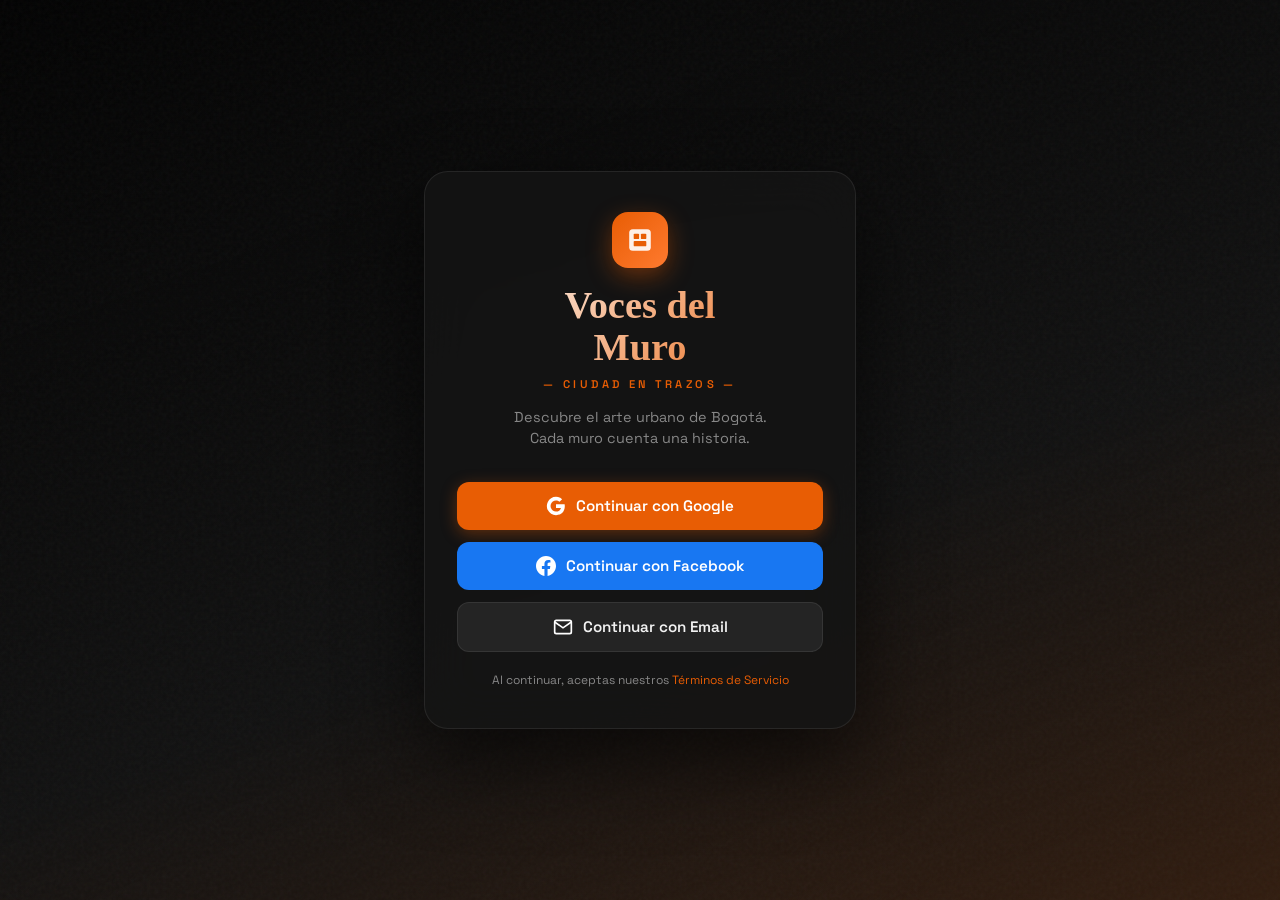
==== index.html @ 42b139e1 "Estructura inicial Voces del Muro" ====
<!DOCTYPE html>
<html lang="es">
<head>
  <meta charset="UTF-8">
  <meta name="viewport" content="width=device-width, initial-scale=1.0">
  <title>Voces del Muro — Ciudad en Trazos</title>
  <link rel="stylesheet" href="style.css">
  <link rel="preconnect" href="https://fonts.googleapis.com">
  <link href="https://fonts.googleapis.com/css2?family=Permanent+Marker&family=Space+Grotesk:wght@300;400;500;600;700&family=Syne:wght@400;700;800&display=swap" rel="stylesheet">
</head>
<body class="login-page">
  <div class="login-bg">
    <div class="graffiti-overlay"></div>
    <div class="noise-overlay"></div>
  </div>

  <div class="login-container">
    <div class="login-card">
      <div class="app-logo">
        <div class="logo-icon">
          <svg viewBox="0 0 40 40" fill="none" xmlns="http://www.w3.org/2000/svg">
            <rect x="8" y="8" width="24" height="24" rx="4" fill="white" opacity="0.9"/>
            <rect x="13" y="13" width="6" height="6" rx="1" fill="#E85D04"/>
            <rect x="21" y="13" width="6" height="6" rx="1" fill="#E85D04"/>
            <rect x="13" y="21" width="14" height="6" rx="1" fill="#E85D04"/>
          </svg>
        </div>
      </div>
      <h1 class="app-title">Voces del<br>Muro</h1>
      <p class="app-tagline">— CIUDAD EN TRAZOS —</p>
      <p class="app-description">Descubre el arte urbano de Bogotá.<br>Cada muro cuenta una historia.</p>

      <div class="login-buttons">
        <a href="onboarding.html" class="btn btn-google">
          <svg width="20" height="20" viewBox="0 0 24 24"><path fill="white" d="M22.56 12.25c0-.78-.07-1.53-.2-2.25H12v4.26h5.92c-.26 1.37-1.04 2.53-2.21 3.31v2.77h3.57c2.08-1.92 3.28-4.74 3.28-8.09z"/><path fill="white" d="M12 23c2.97 0 5.46-.98 7.28-2.66l-3.57-2.77c-.98.66-2.23 1.06-3.71 1.06-2.86 0-5.29-1.93-6.16-4.53H2.18v2.84C3.99 20.53 7.7 23 12 23z"/><path fill="white" d="M5.84 14.09c-.22-.66-.35-1.36-.35-2.09s.13-1.43.35-2.09V7.07H2.18C1.43 8.55 1 10.22 1 12s.43 3.45 1.18 4.93l2.85-2.22.81-.62z"/><path fill="white" d="M12 5.38c1.62 0 3.06.56 4.21 1.64l3.15-3.15C17.45 2.09 14.97 1 12 1 7.7 1 3.99 3.47 2.18 7.07l3.66 2.84c.87-2.6 3.3-4.53 6.16-4.53z"/></svg>
          Continuar con Google
        </a>
        <a href="onboarding.html" class="btn btn-facebook">
          <svg width="20" height="20" viewBox="0 0 24 24" fill="white"><path d="M24 12.073c0-6.627-5.373-12-12-12s-12 5.373-12 12c0 5.99 4.388 10.954 10.125 11.854v-8.385H7.078v-3.47h3.047V9.43c0-3.007 1.792-4.669 4.533-4.669 1.312 0 2.686.235 2.686.235v2.953H15.83c-1.491 0-1.956.925-1.956 1.874v2.25h3.328l-.532 3.47h-2.796v8.385C19.612 23.027 24 18.062 24 12.073z"/></svg>
          Continuar con Facebook
        </a>
        <a href="onboarding.html" class="btn btn-email">
          <svg width="20" height="20" viewBox="0 0 24 24" fill="none" stroke="white" stroke-width="2"><path d="M4 4h16c1.1 0 2 .9 2 2v12c0 1.1-.9 2-2 2H4c-1.1 0-2-.9-2-2V6c0-1.1.9-2 2-2z"/><polyline points="22,6 12,13 2,6"/></svg>
          Continuar con Email
        </a>
      </div>

      <p class="terms-text">Al continuar, aceptas nuestros <a href="#">Términos de Servicio</a></p>
    </div>
  </div>

  <script src="app.js"></script>
</body>
</html>
---- style.css ----
/* ==========================================
   VOCES DEL MURO — Global Styles
   Dark Urban · Graffiti-Editorial Aesthetic
   ========================================== */

:root {
  --bg:        #111111;
  --bg2:       #1A1A1A;
  --bg3:       #242424;
  --surface:   #1E1E1E;
  --border:    rgba(255,255,255,0.08);
  --text:      #F2F2F2;
  --text-dim:  #888;
  --accent:    #E85D04;
  --accent2:   #FF7A2F;
  --green:     #10B981;
  --cyan:      #06B6D4;
  --purple:    #8B5CF6;
  --nav-h:     72px;
  --header-h:  60px;
  --radius:    14px;
  --radius-sm: 8px;
}

*, *::before, *::after { box-sizing: border-box; margin: 0; padding: 0; }

html { font-size: 16px; }

body {
  font-family: 'Space Grotesk', sans-serif;
  background: var(--bg);
  color: var(--text);
  min-height: 100dvh;
  overflow-x: hidden;
  -webkit-font-smoothing: antialiased;
}

a { text-decoration: none; color: inherit; }
button { cursor: pointer; border: none; background: none; font-family: inherit; }
img { display: block; width: 100%; object-fit: cover; }

.marker-font { font-family: 'Permanent Marker', cursive; }
.syne-font   { font-family: 'Syne', sans-serif; }

/* ==========================================
   NOISE + TEXTURE OVERLAY
   ========================================== */
.noise-overlay {
  position: absolute; inset: 0; pointer-events: none; z-index: 2; opacity: 0.04;
  background-image: url("data:image/svg+xml,%3Csvg viewBox='0 0 256 256' xmlns='http://www.w3.org/2000/svg'%3E%3Cfilter id='noise'%3E%3CfeTurbulence type='fractalNoise' baseFrequency='0.9' numOctaves='4' stitchTiles='stitch'/%3E%3C/filter%3E%3Crect width='100%25' height='100%25' filter='url(%23noise)'/%3E%3C/svg%3E");
}

/* ==========================================
   LOGIN PAGE
   ========================================== */
.login-page { display: flex; align-items: center; justify-content: center; min-height: 100dvh; position: relative; }

.login-bg {
  position: fixed; inset: 0; z-index: 0;
  background: url('https://images.unsplash.com/photo-1553361371-9b22f78e8b1d?w=1200&q=80') center/cover no-repeat;
}

.graffiti-overlay {
  position: absolute; inset: 0;
  background: linear-gradient(160deg, rgba(0,0,0,0.85) 0%, rgba(17,17,17,0.92) 60%, rgba(232,93,4,0.15) 100%);
}

.login-container { position: relative; z-index: 10; width: 100%; max-width: 420px; padding: 24px; }

.login-card {
  background: rgba(20,20,20,0.85);
  backdrop-filter: blur(24px);
  border: 1px solid var(--border);
  border-radius: 24px;
  padding: 40px 32px;
  text-align: center;
  box-shadow: 0 32px 80px rgba(0,0,0,0.6);
}

.app-logo { margin-bottom: 16px; display: flex; justify-content: center; }
.logo-icon {
  width: 56px; height: 56px;
  background: linear-gradient(135deg, #E85D04, #FF7A2F);
  border-radius: 16px;
  display: flex; align-items: center; justify-content: center;
  box-shadow: 0 8px 24px rgba(232,93,4,0.4);
}
.logo-icon svg { width: 36px; height: 36px; }

.app-title {
  font-family: 'Permanent Marker', cursive;
  font-size: 2.4rem;
  line-height: 1.1;
  margin-bottom: 8px;
  background: linear-gradient(135deg, #fff 0%, #E85D04 100%);
  -webkit-background-clip: text;
  -webkit-text-fill-color: transparent;
}

.app-tagline {
  font-size: 0.7rem;
  letter-spacing: 0.3em;
  color: var(--accent);
  margin-bottom: 16px;
  font-weight: 600;
}

.app-description { color: var(--text-dim); font-size: 0.9rem; line-height: 1.5; margin-bottom: 32px; }

.login-buttons { display: flex; flex-direction: column; gap: 12px; }

.btn {
  display: flex; align-items: center; justify-content: center; gap: 10px;
  padding: 14px 20px;
  border-radius: 12px;
  font-size: 0.95rem;
  font-weight: 600;
  transition: all 0.2s;
  font-family: 'Space Grotesk', sans-serif;
}
.btn:active { transform: scale(0.97); }

.btn-google  { background: #E85D04; color: white; box-shadow: 0 4px 16px rgba(232,93,4,0.35); }
.btn-google:hover { background: #FF7A2F; }
.btn-facebook { background: #1877F2; color: white; }
.btn-facebook:hover { background: #2d8bf4; }
.btn-email   { background: var(--bg3); color: var(--text); border: 1px solid var(--border); }
.btn-email:hover { background: var(--bg2); }

.terms-text { margin-top: 20px; font-size: 0.75rem; color: var(--text-dim); }
.terms-text a { color: var(--accent); }

/* ==========================================
   ONBOARDING PAGE
   ========================================== */
.onboarding-page { display: flex; align-items: center; justify-content: center; min-height: 100dvh; position: relative; }

.onboarding-container { position: relative; z-index: 10; width: 100%; max-width: 420px; padding: 24px; }

.onboarding-card {
  background: rgba(20,20,20,0.88);
  backdrop-filter: blur(24px);
  border: 1px solid var(--border);
  border-radius: 24px;
  padding: 36px 28px;
  box-shadow: 0 32px 80px rgba(0,0,0,0.6);
}

.onboarding-title {
  font-family: 'Permanent Marker', cursive;
  font-size: 2rem;
  margin-bottom: 8px;
  color: var(--text);
}

.onboarding-subtitle { color: var(--text-dim); font-size: 0.88rem; margin-bottom: 28px; }

.interest-options { display: flex; flex-direction: column; gap: 12px; margin-bottom: 28px; }

.interest-card {
  display: flex; align-items: center; gap: 16px;
  background: var(--bg3);
  border: 1.5px solid var(--border);
  border-radius: var(--radius);
  padding: 18px 16px;
  cursor: pointer;
  transition: all 0.2s;
  position: relative;
}

.interest-card:hover { border-color: rgba(232,93,4,0.4); background: rgba(232,93,4,0.05); }

.interest-card.selected {
  border-color: var(--accent);
  background: rgba(232,93,4,0.08);
}

.interest-card.selected[data-color="#10B981"] { border-color: #10B981; background: rgba(16,185,129,0.08); }
.interest-card.selected[data-color="#06B6D4"] { border-color: #06B6D4; background: rgba(6,182,212,0.08); }

.interest-icon {
  width: 44px; height: 44px;
  background: var(--bg2);
  border-radius: 10px;
  display: flex; align-items: center; justify-content: center;
  color: var(--text-dim);
  flex-shrink: 0;
}

.interest-card.selected .interest-icon { color: var(--accent); background: rgba(232,93,4,0.15); }
.interest-card.selected[data-color="#10B981"] .interest-icon { color: #10B981; background: rgba(16,185,129,0.15); }
.interest-card.selected[data-color="#06B6D4"] .interest-icon { color: #06B6D4; background: rgba(6,182,212,0.15); }

.interest-info h3 { font-size: 1rem; font-weight: 600; margin-bottom: 2px; }
.interest-info p  { font-size: 0.78rem; color: var(--text-dim); }

.interest-check {
  margin-left: auto;
  width: 22px; height: 22px;
  border: 1.5px solid var(--border);
  border-radius: 50%;
  display: flex; align-items: center; justify-content: center;
  color: transparent;
  transition: all 0.2s;
}

.interest-card.selected .interest-check {
  background: var(--accent);
  border-color: var(--accent);
  color: white;
}

.interest-card.selected[data-color="#10B981"] .interest-check { background: #10B981; border-color: #10B981; }
.interest-card.selected[data-color="#06B6D4"] .interest-check { background: #06B6D4; border-color: #06B6D4; }

.btn-comenzar {
  width: 100%;
  display: flex; align-items: center; justify-content: center; gap: 10px;
  background: linear-gradient(135deg, #E85D04, #FF7A2F);
  color: white;
  padding: 16px;
  border-radius: 14px;
  font-size: 1rem;
  font-weight: 700;
  font-family: 'Space Grotesk', sans-serif;
  transition: all 0.2s;
  opacity: 0.5;
  pointer-events: none;
  box-shadow: 0 4px 20px rgba(232,93,4,0.3);
}
.btn-comenzar:hover { transform: translateY(-1px); box-shadow: 0 8px 28px rgba(232,93,4,0.45); }

/* ==========================================
   APP LAYOUT
   ========================================== */
.app-page {
  min-height: 100dvh;
  padding-top: var(--header-h);
  padding-bottom: var(--nav-h);
  background: var(--bg);
  position: relative;
}

.app-header {
  position: fixed; top: 0; left: 0; right: 0;
  height: var(--header-h);
  background: rgba(17,17,17,0.95);
  backdrop-filter: blur(20px);
  border-bottom: 1px solid var(--border);
  display: flex; align-items: center; justify-content: space-between;
  padding: 0 20px;
  z-index: 100;
}

.screen-title { font-size: 1.5rem; color: var(--text); }
.header-actions { display: flex; gap: 8px; }
.icon-btn { width: 36px; height: 36px; background: var(--bg3); border-radius: 8px; display: flex; align-items: center; justify-content: center; color: var(--text-dim); transition: all 0.2s; }
.icon-btn:hover { color: var(--text); }

.zona-segura {
  display: flex; align-items: center; gap: 6px;
  background: rgba(16,185,129,0.15);
  color: var(--green);
  padding: 6px 12px;
  border-radius: 20px;
  font-size: 0.75rem;
  font-weight: 600;
  border: 1px solid rgba(16,185,129,0.25);
}

/* ==========================================
   BOTTOM NAVIGATION
   ========================================== */
.bottom-nav {
  position: fixed; bottom: 0; left: 0; right: 0;
  height: var(--nav-h);
  background: rgba(17,17,17,0.97);
  backdrop-filter: blur(20px);
  border-top: 1px solid var(--border);
  display: flex; align-items: center;
  z-index: 200;
}

.nav-item {
  flex: 1;
  display: flex; flex-direction: column; align-items: center; justify-content: center;
  gap: 4px;
  color: var(--text-dim);
  font-size: 0.68rem;
  font-weight: 500;
  position: relative;
  padding: 8px 0;
  transition: color 0.2s;
}

.nav-item.active { color: var(--accent); }
.nav-item svg { transition: all 0.2s; }
.nav-item.active svg { stroke: var(--accent); }
.nav-dot { position: absolute; bottom: 6px; width: 4px; height: 4px; background: var(--accent); border-radius: 50%; }

.nav-center { flex: 0 0 80px; }
.nav-center-btn {
  width: 52px; height: 52px;
  background: linear-gradient(135deg, #E85D04, #FF7A2F);
  border-radius: 50%;
  display: flex; align-items: center; justify-content: center;
  margin-bottom: 8px;
  box-shadow: 0 4px 16px rgba(232,93,4,0.45);
  transition: all 0.2s;
}
.nav-center-btn:hover { transform: scale(1.05); }

/* ==========================================
   MAPA PAGE
   ========================================== */
.search-bar-container { padding: 12px 16px 0; position: relative; z-index: 50; }

.search-bar {
  display: flex; align-items: center; gap: 10px;
  background: var(--bg3);
  border: 1px solid var(--border);
  border-radius: 12px;
  padding: 12px 16px;
}
.search-bar input { background: none; border: none; outline: none; color: var(--text); font-size: 0.9rem; width: 100%; font-family: inherit; }
.search-bar svg { color: var(--text-dim); flex-shrink: 0; }

.filter-chips {
  display: flex; gap: 8px;
  padding: 10px 16px;
  overflow-x: auto;
  scrollbar-width: none;
  position: relative; z-index: 50;
}

.chip {
  flex-shrink: 0;
  padding: 6px 14px;
  border-radius: 20px;
  font-size: 0.78rem;
  font-weight: 600;
  background: var(--bg3);
  border: 1.5px solid var(--border);
  color: var(--text-dim);
  cursor: pointer;
  transition: all 0.2s;
}

.chip.active {
  background: color-mix(in srgb, var(--chip-color) 15%, transparent);
  border-color: var(--chip-color);
  color: var(--chip-color);
}

#map {
  height: calc(100dvh - var(--header-h) - var(--nav-h) - 160px);
  min-height: 240px;
  position: relative;
  z-index: 10;
}

.leaflet-container { background: #1a1a2e !important; }

.map-pin {
  width: 40px; height: 48px;
  border-radius: 50% 50% 50% 0;
  transform: rotate(-45deg);
  display: flex; align-items: center; justify-content: center;
  box-shadow: 0 4px 12px rgba(0,0,0,0.5);
  border: 2px solid rgba(255,255,255,0.2);
}

.map-pin span {
  transform: rotate(45deg);
  font-size: 18px;
}

.bottom-drawer {
  background: var(--bg2);
  border-top: 1px solid var(--border);
  padding: 12px 16px;
  border-radius: 20px 20px 0 0;
  position: relative;
  z-index: 50;
}

.drawer-handle {
  width: 36px; height: 4px;
  background: var(--border);
  border-radius: 2px;
  margin: 0 auto 12px;
}

.murals-nearby-header {
  display: flex; align-items: center; gap: 8px;
  color: var(--text-dim); font-size: 0.85rem; font-weight: 600;
  margin-bottom: 8px;
  cursor: pointer;
}
.murals-nearby-header svg { color: var(--accent); }
.murals-nearby-header .chevron { margin-left: auto; }
.pts-display { margin-left: auto; color: var(--accent); font-weight: 700; }

.murals-list { display: flex; flex-direction: column; gap: 2px; }

.mural-list-item {
  display: flex; align-items: center; gap: 12px;
  padding: 10px 8px;
  border-radius: 10px;
  transition: background 0.15s;
}
.mural-list-item:hover { background: var(--bg3); }
.mural-list-dot { width: 10px; height: 10px; border-radius: 50%; flex-shrink: 0; }
.mural-list-info { flex: 1; }
.mural-list-info strong { display: block; font-size: 0.88rem; margin-bottom: 2px; }
.mural-list-info span { font-size: 0.74rem; color: var(--text-dim); }
.mural-list-item svg { color: var(--text-dim); }

/* ==========================================
   DETAIL PAGE
   ========================================== */
.detail-page { padding-top: 0; }

.detail-hero {
  position: relative;
  height: 300px;
  overflow: hidden;
}

.detail-hero-overlay {
  position: absolute; inset: 0; z-index: 2;
  background: linear-gradient(to bottom, rgba(0,0,0,0.3) 0%, transparent 40%, rgba(17,17,17,0.9) 100%);
}

.detail-hero-actions {
  position: absolute; top: 0; left: 0; right: 0;
  display: flex; justify-content: space-between; align-items: center;
  padding: 16px;
  z-index: 10;
}

.hero-actions-right { display: flex; gap: 8px; }

.hero-btn {
  width: 40px; height: 40px;
  background: rgba(0,0,0,0.5);
  backdrop-filter: blur(8px);
  border-radius: 50%;
  display: flex; align-items: center; justify-content: center;
  transition: all 0.2s;
}
.hero-btn:hover { background: rgba(0,0,0,0.7); }

.detail-hero-img { position: absolute; inset: 0; }
.detail-hero-img img { width: 100%; height: 100%; object-fit: cover; }

.detail-content { padding: 20px 20px 16px; }

.detail-tags { display: flex; gap: 8px; flex-wrap: wrap; margin-bottom: 12px; }

.tag {
  padding: 4px 12px;
  border-radius: 20px;
  font-size: 0.72rem;
  font-weight: 600;
  border: 1px solid;
}

.detail-title { font-size: 1.8rem; margin-bottom: 16px; line-height: 1.1; }

.artist-row {
  display: flex; align-items: center; gap: 12px;
  margin-bottom: 16px;
}

.artist-avatar {
  width: 40px; height: 40px;
  background: linear-gradient(135deg, #E85D04, #FF7A2F);
  border-radius: 50%;
  display: flex; align-items: center; justify-content: center;
  font-weight: 700; font-size: 1rem;
}

.artist-info strong { display: block; font-size: 0.95rem; }
.artist-info span { display: flex; align-items: center; gap: 4px; font-size: 0.75rem; color: var(--text-dim); flex-wrap: wrap; }

.detail-description { font-size: 0.88rem; line-height: 1.65; color: var(--text-dim); margin-bottom: 20px; }

/* Audio Guide */
.audio-guide-card {
  background: var(--bg3);
  border: 1px solid var(--border);
  border-radius: var(--radius);
  padding: 16px;
  margin-bottom: 20px;
}

.audio-guide-label {
  display: flex; align-items: center; gap: 8px;
  font-size: 0.78rem; font-weight: 700;
  color: var(--accent);
  margin-bottom: 14px;
}

.audio-dot {
  width: 8px; height: 8px;
  background: var(--accent);
  border-radius: 50%;
  animation: pulse 1.5s infinite;
}

@keyframes pulse { 0%,100%{opacity:1;transform:scale(1)} 50%{opacity:0.5;transform:scale(1.2)} }

.audio-track-info { margin-bottom: 10px; }
.audio-track-info strong { display: block; font-size: 0.88rem; }
.audio-track-info span { font-size: 0.75rem; color: var(--text-dim); }

.audio-volume-icon { color: var(--text-dim); margin-bottom: 8px; }

.waveform {
  display: flex; align-items: center; gap: 2px;
  height: 40px; margin-bottom: 12px;
  overflow: hidden;
}

.wave-bar {
  flex: 1;
  min-width: 3px;
  background: rgba(255,255,255,0.2);
  border-radius: 2px;
  transition: background 0.1s;
}

.audio-controls {
  display: flex; align-items: center; justify-content: space-between;
}

.audio-time, .audio-duration { font-size: 0.75rem; color: var(--text-dim); font-family: monospace; }

.audio-btns { display: flex; align-items: center; gap: 12px; }

.audio-btn-sm {
  width: 32px; height: 32px;
  display: flex; align-items: center; justify-content: center;
  color: var(--text-dim);
  transition: color 0.2s;
}
.audio-btn-sm:hover { color: var(--text); }

.audio-play-btn {
  width: 48px; height: 48px;
  background: var(--accent);
  border-radius: 50%;
  display: flex; align-items: center; justify-content: center;
  transition: all 0.2s;
  box-shadow: 0 4px 16px rgba(232,93,4,0.4);
}
.audio-play-btn:hover { transform: scale(1.05); background: var(--accent2); }

/* Detail Actions */
.detail-actions { display: flex; gap: 10px; }
.detail-action-btn {
  flex: 1;
  display: flex; align-items: center; justify-content: center; gap: 8px;
  padding: 13px;
  border-radius: 12px;
  font-size: 0.85rem;
  font-weight: 600;
  background: var(--accent);
  color: white;
  transition: all 0.2s;
}
.detail-action-btn.secondary { background: var(--bg3); color: var(--text); border: 1px solid var(--border); }
.detail-action-btn:hover { opacity: 0.9; transform: translateY(-1px); }

/* ==========================================
   COLOREA PAGE
   ========================================== */
.colorea-subtitle {
  padding: 8px 20px 2px;
  font-size: 0.82rem;
  color: var(--text-dim);
}

.murals-available-header {
  display: flex; align-items: center; gap: 8px;
  padding: 8px 20px 12px;
  font-size: 0.82rem;
  font-weight: 600;
  color: var(--text-dim);
}

.pts-badge {
  background: rgba(232,93,4,0.15);
  color: var(--accent);
  padding: 4px 10px;
  border-radius: 20px;
  font-size: 0.78rem;
  font-weight: 700;
  border: 1px solid rgba(232,93,4,0.25);
}

.pts-display { margin-left: auto; color: var(--accent); font-weight: 700; }

.colorea-grid {
  display: grid;
  grid-template-columns: 1fr 1fr;
  gap: 12px;
  padding: 0 16px 16px;
}

.colorea-card {
  background: var(--bg3);
  border: 1px solid var(--border);
  border-radius: var(--radius);
  overflow: hidden;
  cursor: pointer;
  transition: all 0.2s;
  position: relative;
}
.colorea-card:hover { border-color: var(--accent); transform: translateY(-2px); }

.colorea-card-img { position: relative; height: 130px; overflow: hidden; }
.colorea-card-img img { width: 100%; height: 100%; object-fit: cover; filter: grayscale(40%); }

.colorea-card-overlay {
  position: absolute; inset: 0;
  background: rgba(0,0,0,0.4);
  display: flex; align-items: center; justify-content: center;
}
.colorea-start-icon { font-size: 2rem; }

.diff-badge {
  position: absolute; top: 8px; left: 8px;
  padding: 3px 8px; border-radius: 6px;
  font-size: 0.65rem; font-weight: 700;
}

.pts-badge-card {
  position: absolute; top: 8px; right: 8px;
  padding: 3px 8px; border-radius: 6px;
  background: rgba(232,93,4,0.9);
  color: white;
  font-size: 0.65rem; font-weight: 700;
}

.colorea-card-info { padding: 10px 12px 4px; }
.colorea-card-info strong { display: block; font-size: 0.85rem; margin-bottom: 2px; }
.colorea-card-info span { font-size: 0.72rem; color: var(--text-dim); }

.colorea-progress-row {
  display: flex; align-items: center; gap: 8px;
  padding: 4px 12px 10px;
}

.colorea-mini-bar { flex: 1; height: 3px; background: var(--bg2); border-radius: 2px; }
.colorea-mini-fill { height: 100%; background: var(--accent); border-radius: 2px; transition: width 0.4s; }
.colorea-progress-row span { font-size: 0.7rem; color: var(--text-dim); }

/* Stencil Modal */
.stencil-modal {
  position: fixed; bottom: -100%; left: 0; right: 0;
  background: var(--bg2);
  border-radius: 24px 24px 0 0;
  border-top: 1px solid var(--border);
  z-index: 500;
  padding: 16px 20px;
  transition: bottom 0.4s cubic-bezier(0.16, 1, 0.3, 1);
  max-height: 90dvh;
  overflow-y: auto;
}
.stencil-modal.active { bottom: 0; }

.stencil-backdrop {
  position: fixed; inset: 0;
  background: rgba(0,0,0,0.7);
  z-index: 499;
  display: none;
}
.stencil-backdrop.active { display: block; }

.stencil-header {
  display: flex; align-items: center; justify-content: space-between;
  margin-bottom: 12px;
}
.stencil-header h3 { font-size: 1.2rem; }
.stencil-close, .stencil-reset {
  width: 32px; height: 32px;
  background: var(--bg3); border-radius: 50%;
  display: flex; align-items: center; justify-content: center;
  color: var(--text-dim); font-size: 0.9rem;
}

.stencil-progress-bar {
  display: flex; align-items: center; justify-content: space-between;
  font-size: 0.78rem; color: var(--text-dim);
  margin-bottom: 6px;
}
.stencil-pts-badge {
  background: rgba(232,93,4,0.2);
  color: var(--accent);
  padding: 2px 8px; border-radius: 20px;
  font-size: 0.72rem; font-weight: 700;
}

.progress-track { height: 4px; background: var(--bg3); border-radius: 2px; margin-bottom: 14px; }
.progress-fill { height: 100%; background: var(--accent); border-radius: 2px; transition: width 0.3s; }

.stencil-canvas-wrap {
  position: relative;
  border-radius: 12px;
  overflow: hidden;
  margin-bottom: 14px;
  background: #000;
}

#stencilCanvas {
  position: absolute; inset: 0; z-index: 2;
  width: 100% !important; height: 100% !important;
  cursor: crosshair;
}

.stencil-overlay-img {
  width: 100%; height: 280px;
  background-size: cover; background-position: center;
  opacity: 0.55;
}

.brush-row {
  display: flex; align-items: center; gap: 10px;
  margin-bottom: 12px;
  background: var(--bg3);
  padding: 10px 14px;
  border-radius: 10px;
}
.brush-label {
  display: flex; align-items: center; gap: 6px;
  font-size: 0.8rem; color: var(--text-dim);
  flex: 1;
}
.brush-size-btn {
  width: 28px; height: 28px;
  background: var(--bg2); border-radius: 6px;
  color: var(--text); font-size: 1.1rem;
  display: flex; align-items: center; justify-content: center;
}
.brush-preview {
  border-radius: 50%;
  transition: all 0.2s;
  min-width: 8px; min-height: 8px;
}

.palette-label {
  display: flex; align-items: center; gap: 6px;
  font-size: 0.8rem; color: var(--text-dim);
  margin-bottom: 10px;
}

.color-palette {
  display: flex; flex-wrap: wrap; gap: 10px;
  margin-bottom: 16px;
}

.color-swatch {
  width: 36px; height: 36px;
  border-radius: 50%;
  cursor: pointer;
  transition: all 0.15s;
  border: 2px solid transparent;
}
.color-swatch.active { border-color: white; transform: scale(1.15); box-shadow: 0 0 12px rgba(255,255,255,0.3); }
.color-swatch:hover { transform: scale(1.1); }

/* ==========================================
   PERFIL PAGE
   ========================================== */
.profile-card {
  display: flex; align-items: center; gap: 16px;
  padding: 20px;
  border-bottom: 1px solid var(--border);
}

.profile-avatar {
  width: 64px; height: 64px;
  background: linear-gradient(135deg, #E85D04 0%, #8B5CF6 100%);
  border-radius: 20px;
  display: flex; align-items: center; justify-content: center;
  box-shadow: 0 4px 16px rgba(232,93,4,0.3);
  flex-shrink: 0;
}

.profile-name { font-size: 1.1rem; font-weight: 700; margin-bottom: 4px; }
.profile-location { font-size: 0.78rem; color: var(--text-dim); margin-bottom: 6px; }
.profile-level { display: inline-block; background: rgba(232,93,4,0.15); color: var(--accent); padding: 3px 10px; border-radius: 20px; font-size: 0.72rem; font-weight: 700; }

.stats-row {
  display: flex;
  padding: 16px 20px;
  border-bottom: 1px solid var(--border);
  gap: 4px;
}

.stat-item {
  flex: 1;
  display: flex; flex-direction: column; align-items: center; gap: 4px;
  padding: 12px 8px;
  background: var(--bg3);
  border-radius: 12px;
  margin: 0 4px;
}
.stat-item strong { font-size: 1.2rem; font-weight: 700; }
.stat-item span { font-size: 0.7rem; color: var(--text-dim); }

.profile-tabs {
  display: flex;
  padding: 12px 20px;
  gap: 8px;
  border-bottom: 1px solid var(--border);
}

.profile-tab {
  flex: 1;
  display: flex; align-items: center; justify-content: center; gap: 6px;
  padding: 10px;
  border-radius: 10px;
  font-size: 0.82rem;
  font-weight: 600;
  color: var(--text-dim);
  background: none;
  transition: all 0.2s;
  font-family: inherit;
}
.profile-tab.active {
  background: var(--accent);
  color: white;
}

.profile-content { padding: 16px 20px; }
.profile-content.hidden { display: none; }

.gallery-grid {
  display: grid;
  grid-template-columns: repeat(3, 1fr);
  gap: 6px;
}

.gallery-item { border-radius: 8px; overflow: hidden; aspect-ratio: 1; }
.gallery-item img { width: 100%; height: 100%; object-fit: cover; }

.logros-header {
  display: flex; align-items: center; gap: 8px;
  font-size: 0.88rem; font-weight: 700;
  color: var(--text);
  margin-bottom: 16px;
}

.logros-list { display: flex; flex-direction: column; gap: 14px; }

.logro-item { }
.logro-item.locked { opacity: 0.5; }

.logro-info { display: flex; justify-content: space-between; align-items: baseline; margin-bottom: 4px; }
.logro-info strong { font-size: 0.9rem; }
.logro-info span { font-size: 0.75rem; color: var(--text-dim); }
.logro-counter { font-size: 0.75rem; color: var(--text-dim); text-align: right; margin-bottom: 6px; }

.logro-track { height: 6px; background: var(--bg3); border-radius: 3px; }
.logro-fill { height: 100%; border-radius: 3px; transition: width 0.6s; }

.pts-summary { margin-top: 20px; padding: 16px; background: var(--bg3); border-radius: 12px; }
.pts-total-display { display: flex; align-items: center; gap: 8px; font-weight: 700; font-size: 1rem; }

/* ==========================================
   EXPLORAR PAGE
   ========================================== */
.ar-view {
  position: relative;
  height: calc(60dvh - var(--header-h));
  overflow: hidden;
  background: #000;
}

.ar-bg { width: 100%; height: 100%; object-fit: cover; }
.ar-overlay { position: absolute; inset: 0; background: rgba(0,0,0,0.2); }

.ar-mode-toggle {
  position: absolute; bottom: 80px; left: 50%; transform: translateX(-50%);
  display: flex;
  background: rgba(0,0,0,0.6);
  backdrop-filter: blur(10px);
  border-radius: 24px;
  padding: 4px;
  z-index: 20;
}

.ar-mode-btn {
  display: flex; align-items: center; gap: 6px;
  padding: 8px 18px;
  border-radius: 20px;
  font-size: 0.82rem; font-weight: 600;
  color: rgba(255,255,255,0.6);
  transition: all 0.2s;
  font-family: inherit;
}
.ar-mode-btn.active { background: var(--accent); color: white; }

.ar-controls-left {
  position: absolute; right: 12px; top: 12px;
  display: flex; flex-direction: column; gap: 8px;
  z-index: 20;
}

.ar-ctrl-btn {
  width: 38px; height: 38px;
  background: rgba(0,0,0,0.5);
  backdrop-filter: blur(8px);
  border-radius: 10px;
  display: flex; align-items: center; justify-content: center;
}

.ar-tip {
  position: absolute; top: 12px; left: 12px;
  max-width: 220px;
  background: rgba(20,20,20,0.9);
  backdrop-filter: blur(10px);
  border: 1px solid rgba(16,185,129,0.3);
  border-radius: 12px;
  padding: 12px;
  z-index: 20;
  display: flex; align-items: flex-start; gap: 8px;
}
.ar-tip svg { flex-shrink: 0; margin-top: 2px; }
.ar-tip strong { display: block; font-size: 0.78rem; color: var(--green); margin-bottom: 2px; }
.ar-tip p { font-size: 0.72rem; color: var(--text-dim); line-height: 1.4; }
.ar-tip button { margin-left: auto; color: var(--text-dim); font-size: 0.8rem; flex-shrink: 0; }

.stencil-toolbar {
  position: absolute; bottom: 130px; left: 0; right: 0;
  background: rgba(0,0,0,0.7);
  backdrop-filter: blur(10px);
  padding: 10px 16px;
  display: none;
  z-index: 20;
}
.stencil-toolbar.visible { display: block; }
.stencil-toolbar-label { font-size: 0.72rem; color: rgba(255,255,255,0.5); margin-bottom: 8px; }
.stencil-items { display: flex; gap: 8px; }
.stencil-item {
  width: 44px; height: 44px;
  background: rgba(255,255,255,0.1);
  border-radius: 10px;
  display: flex; align-items: center; justify-content: center;
  font-size: 1.4rem;
  cursor: grab;
  border: 1.5px solid transparent;
  transition: all 0.2s;
}
.stencil-item.selected { border-color: var(--green); background: rgba(16,185,129,0.2); }
.stencil-item:hover { background: rgba(255,255,255,0.2); }

.ar-shutter {
  position: absolute; bottom: 12px; left: 0; right: 0;
  display: flex; align-items: center; justify-content: center; gap: 24px;
  z-index: 20;
}

.ar-gallery-preview {
  width: 44px; height: 44px;
  border-radius: 10px;
  overflow: hidden;
  border: 2px solid rgba(255,255,255,0.4);
}

.shutter-btn {
  width: 64px; height: 64px;
  background: rgba(255,255,255,0.9);
  border-radius: 50%;
  display: flex; align-items: center; justify-content: center;
  box-shadow: 0 0 0 3px rgba(255,255,255,0.3);
  transition: all 0.15s;
}
.shutter-btn:active { transform: scale(0.92); }
.shutter-inner { width: 52px; height: 52px; background: white; border-radius: 50%; border: 2px solid rgba(0,0,0,0.1); }

.ar-close-btn {
  width: 44px; height: 44px;
  background: rgba(0,0,0,0.5);
  border-radius: 50%;
  color: white; font-size: 1rem;
}

.dropped-stencils { position: absolute; inset: 0; pointer-events: none; z-index: 15; }
.dropped-stencil {
  position: absolute;
  font-size: 2rem;
  cursor: pointer;
  pointer-events: all;
  animation: stencilDrop 0.3s ease;
  user-select: none;
}
@keyframes stencilDrop { from{transform:scale(0) rotate(-20deg);opacity:0} to{transform:scale(1) rotate(0);opacity:1} }

.grid-overlay { position: absolute; inset: 0; z-index: 12; pointer-events: none; }
.grid-overlay.hidden { display: none; }
.grid-line { position: absolute; background: rgba(255,255,255,0.25); }
.grid-line.vert { width: 1px; top: 0; bottom: 0; }
.grid-line.horiz { height: 1px; left: 0; right: 0; }

.explorar-section { padding: 16px 16px 4px; }
.explorar-section-title { font-size: 1rem; font-weight: 700; margin-bottom: 12px; }

.explorar-scroll {
  display: flex; gap: 12px;
  overflow-x: auto;
  scrollbar-width: none;
  padding-bottom: 4px;
}

.explorar-card {
  flex-shrink: 0;
  width: 160px;
  background: var(--bg3);
  border: 1px solid var(--border);
  border-radius: var(--radius);
  overflow: hidden;
  transition: all 0.2s;
}
.explorar-card:hover { border-color: var(--accent); }
.explorar-card img { height: 110px; width: 100%; object-fit: cover; }
.explorar-card-info { padding: 8px 10px; }
.explorar-card-info strong { display: block; font-size: 0.8rem; margin-bottom: 2px; }
.explorar-card-info span { font-size: 0.7rem; color: var(--text-dim); }

/* ==========================================
   SCROLLBAR
   ========================================== */
::-webkit-scrollbar { width: 4px; height: 4px; }
::-webkit-scrollbar-track { background: transparent; }
::-webkit-scrollbar-thumb { background: var(--border); border-radius: 2px; }

/* ==========================================
   ANIMATIONS
   ========================================== */
@keyframes slideUp {
  from { transform: translateY(20px); opacity: 0; }
  to { transform: translateY(0); opacity: 1; }
}

.login-card { animation: slideUp 0.5s ease; }
.onboarding-card { animation: slideUp 0.5s ease; }

/* ==========================================
   RESPONSIVE
   ========================================== */
@media (max-width: 360px) {
  .login-card { padding: 32px 20px; }
  .app-title { font-size: 2rem; }
  .colorea-grid { grid-template-columns: 1fr; }
}

@media (min-width: 600px) {
  .login-container, .onboarding-container { max-width: 480px; }
  .app-header { max-width: 600px; margin: 0 auto; left: 0; right: 0; }
  .bottom-nav { max-width: 600px; margin: 0 auto; left: 0; right: 0; }
}
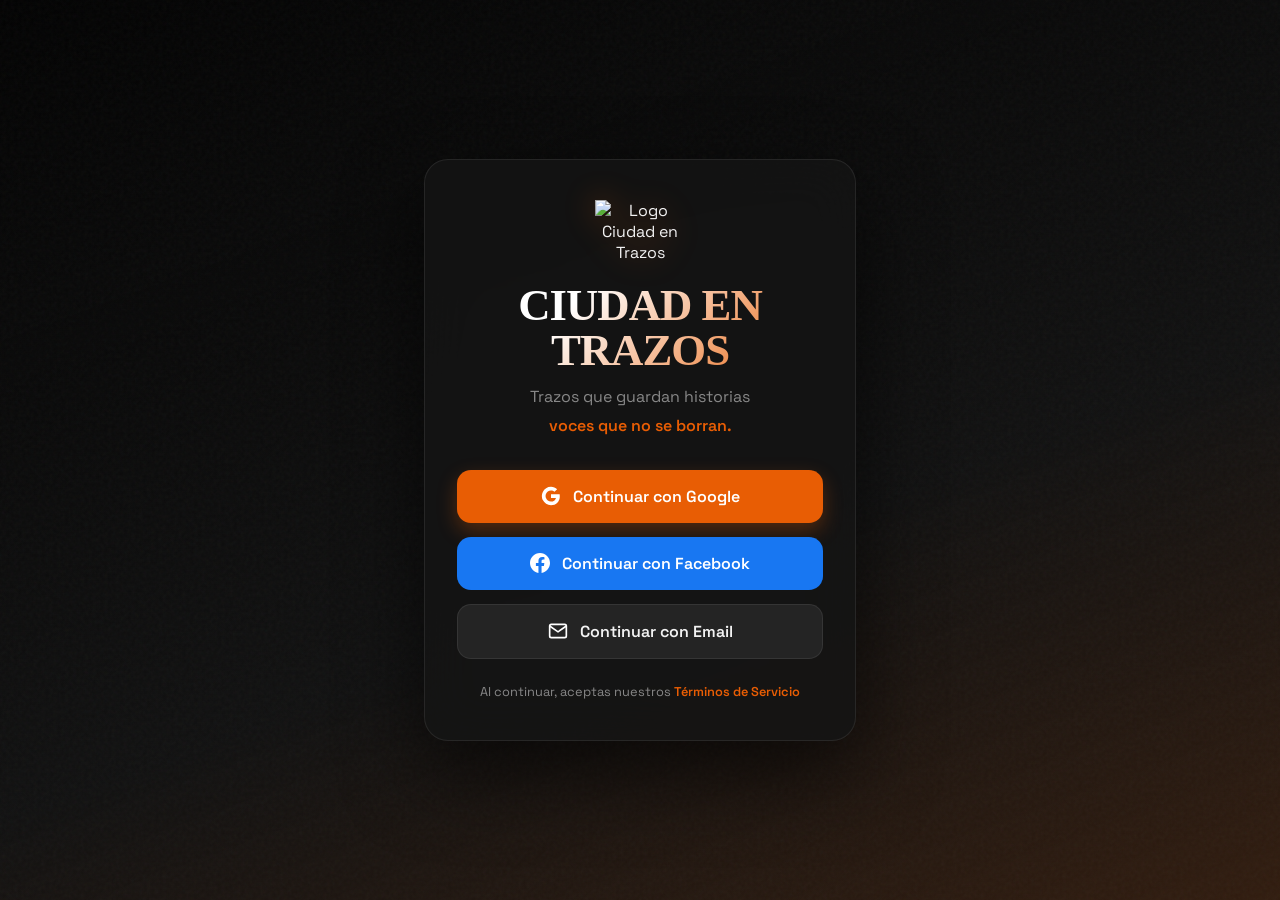
==== commit 83cc7c03: "Actualización del index.html con logo y estructura final" ====
--- a/index.html
+++ b/index.html
@@ -3,7 +3,7 @@
 <head>
   <meta charset="UTF-8">
   <meta name="viewport" content="width=device-width, initial-scale=1.0">
-  <title>Voces del Muro — Ciudad en Trazos</title>
+  <title>Ciudad en Trazos — Arte Urbano</title>
   <link rel="stylesheet" href="style.css">
   <link rel="preconnect" href="https://fonts.googleapis.com">
   <link href="https://fonts.googleapis.com/css2?family=Permanent+Marker&family=Space+Grotesk:wght@300;400;500;600;700&family=Syne:wght@400;700;800&display=swap" rel="stylesheet">
@@ -16,29 +16,29 @@
 
   <div class="login-container">
     <div class="login-card">
+      
       <div class="app-logo">
-        <div class="logo-icon">
-          <svg viewBox="0 0 40 40" fill="none" xmlns="http://www.w3.org/2000/svg">
-            <rect x="8" y="8" width="24" height="24" rx="4" fill="white" opacity="0.9"/>
-            <rect x="13" y="13" width="6" height="6" rx="1" fill="#E85D04"/>
-            <rect x="21" y="13" width="6" height="6" rx="1" fill="#E85D04"/>
-            <rect x="13" y="21" width="14" height="6" rx="1" fill="#E85D04"/>
-          </svg>
-        </div>
+        <img src="D:\Diseño\Voces-Dise-o\logo.png" alt="Logo Ciudad en Trazos" class="main-logo">
       </div>
-      <h1 class="app-title">Voces del<br>Muro</h1>
-      <p class="app-tagline">— CIUDAD EN TRAZOS —</p>
-      <p class="app-description">Descubre el arte urbano de Bogotá.<br>Cada muro cuenta una historia.</p>
+
+      <h1 class="app-title">Ciudad en<br>Trazos</h1>
+      
+      <p class="app-description">
+        Trazos que guardan historias<br>
+        <strong>voces que no se borran.</strong>
+      </p>
 
       <div class="login-buttons">
         <a href="onboarding.html" class="btn btn-google">
           <svg width="20" height="20" viewBox="0 0 24 24"><path fill="white" d="M22.56 12.25c0-.78-.07-1.53-.2-2.25H12v4.26h5.92c-.26 1.37-1.04 2.53-2.21 3.31v2.77h3.57c2.08-1.92 3.28-4.74 3.28-8.09z"/><path fill="white" d="M12 23c2.97 0 5.46-.98 7.28-2.66l-3.57-2.77c-.98.66-2.23 1.06-3.71 1.06-2.86 0-5.29-1.93-6.16-4.53H2.18v2.84C3.99 20.53 7.7 23 12 23z"/><path fill="white" d="M5.84 14.09c-.22-.66-.35-1.36-.35-2.09s.13-1.43.35-2.09V7.07H2.18C1.43 8.55 1 10.22 1 12s.43 3.45 1.18 4.93l2.85-2.22.81-.62z"/><path fill="white" d="M12 5.38c1.62 0 3.06.56 4.21 1.64l3.15-3.15C17.45 2.09 14.97 1 12 1 7.7 1 3.99 3.47 2.18 7.07l3.66 2.84c.87-2.6 3.3-4.53 6.16-4.53z"/></svg>
           Continuar con Google
         </a>
+        
         <a href="onboarding.html" class="btn btn-facebook">
           <svg width="20" height="20" viewBox="0 0 24 24" fill="white"><path d="M24 12.073c0-6.627-5.373-12-12-12s-12 5.373-12 12c0 5.99 4.388 10.954 10.125 11.854v-8.385H7.078v-3.47h3.047V9.43c0-3.007 1.792-4.669 4.533-4.669 1.312 0 2.686.235 2.686.235v2.953H15.83c-1.491 0-1.956.925-1.956 1.874v2.25h3.328l-.532 3.47h-2.796v8.385C19.612 23.027 24 18.062 24 12.073z"/></svg>
           Continuar con Facebook
         </a>
+        
         <a href="onboarding.html" class="btn btn-email">
           <svg width="20" height="20" viewBox="0 0 24 24" fill="none" stroke="white" stroke-width="2"><path d="M4 4h16c1.1 0 2 .9 2 2v12c0 1.1-.9 2-2 2H4c-1.1 0-2-.9-2-2V6c0-1.1.9-2 2-2z"/><polyline points="22,6 12,13 2,6"/></svg>
           Continuar con Email
@@ -51,4 +51,4 @@
 
   <script src="app.js"></script>
 </body>
-</html>
+</html>
--- a/style.css
+++ b/style.css
@@ -53,7 +53,13 @@
 /* ==========================================
    LOGIN PAGE
    ========================================== */
-.login-page { display: flex; align-items: center; justify-content: center; min-height: 100dvh; position: relative; }
+.login-page { 
+  display: flex; 
+  align-items: center; 
+  justify-content: center; 
+  min-height: 100dvh; 
+  position: relative; 
+}
 
 .login-bg {
   position: fixed; inset: 0; z-index: 0;
@@ -75,60 +81,74 @@
   padding: 40px 32px;
   text-align: center;
   box-shadow: 0 32px 80px rgba(0,0,0,0.6);
-}
-
-.app-logo { margin-bottom: 16px; display: flex; justify-content: center; }
-.logo-icon {
-  width: 56px; height: 56px;
-  background: linear-gradient(135deg, #E85D04, #FF7A2F);
-  border-radius: 16px;
-  display: flex; align-items: center; justify-content: center;
-  box-shadow: 0 8px 24px rgba(232,93,4,0.4);
-}
-.logo-icon svg { width: 36px; height: 36px; }
-
+  animation: slideUp 0.5s ease;
+}
+
+/* NUEVO ESTILO PARA TU LOGO */
+.app-logo { 
+  margin-bottom: 20px; 
+  display: flex; 
+  justify-content: center; 
+}
+
+.main-logo {
+  width: 90px; /* Ajusta el tamaño de tu imagen aquí */
+  height: auto;
+  filter: drop-shadow(0 0 15px rgba(232, 93, 4, 0.4)); /* Brillo sutil naranja */
+}
+
+/* TÍTULO PRINCIPAL */
 .app-title {
   font-family: 'Permanent Marker', cursive;
-  font-size: 2.4rem;
-  line-height: 1.1;
-  margin-bottom: 8px;
-  background: linear-gradient(135deg, #fff 0%, #E85D04 100%);
+  font-size: 2.8rem; /* Un poco más grande para que impacte */
+  line-height: 1;
+  margin-bottom: 12px;
+  background: linear-gradient(135deg, #fff 30%, var(--accent) 100%);
   -webkit-background-clip: text;
   -webkit-text-fill-color: transparent;
-}
-
-.app-tagline {
-  font-size: 0.7rem;
-  letter-spacing: 0.3em;
-  color: var(--accent);
-  margin-bottom: 16px;
+  text-transform: uppercase;
+  letter-spacing: -1px;
+}
+
+/* DESCRIPCIÓN Y SLOGAN */
+.app-description { 
+  color: var(--text-dim); 
+  font-size: 1rem; 
+  line-height: 1.5; 
+  margin-bottom: 32px; 
+}
+
+.app-description strong {
+  color: var(--accent); /* Resalta "alma social" en naranja */
   font-weight: 600;
-}
-
-.app-description { color: var(--text-dim); font-size: 0.9rem; line-height: 1.5; margin-bottom: 32px; }
-
-.login-buttons { display: flex; flex-direction: column; gap: 12px; }
+  display: block;
+  margin-top: 5px;
+}
+
+/* BOTONES DE LOGIN */
+.login-buttons { display: flex; flex-direction: column; gap: 14px; }
 
 .btn {
-  display: flex; align-items: center; justify-content: center; gap: 10px;
-  padding: 14px 20px;
-  border-radius: 12px;
-  font-size: 0.95rem;
+  display: flex; align-items: center; justify-content: center; gap: 12px;
+  padding: 16px 20px;
+  border-radius: 14px;
+  font-size: 1rem;
   font-weight: 600;
-  transition: all 0.2s;
+  transition: all 0.2s cubic-bezier(0.4, 0, 0.2, 1);
   font-family: 'Space Grotesk', sans-serif;
 }
-.btn:active { transform: scale(0.97); }
-
-.btn-google  { background: #E85D04; color: white; box-shadow: 0 4px 16px rgba(232,93,4,0.35); }
-.btn-google:hover { background: #FF7A2F; }
+
+.btn:hover { transform: translateY(-2px); }
+.btn:active { transform: scale(0.98); }
+
+.btn-google  { background: var(--accent); color: white; box-shadow: 0 8px 20px rgba(232,93,4,0.3); }
+.btn-google:hover { background: var(--accent2); box-shadow: 0 10px 25px rgba(232,93,4,0.4); }
+
 .btn-facebook { background: #1877F2; color: white; }
-.btn-facebook:hover { background: #2d8bf4; }
-.btn-email   { background: var(--bg3); color: var(--text); border: 1px solid var(--border); }
-.btn-email:hover { background: var(--bg2); }
-
-.terms-text { margin-top: 20px; font-size: 0.75rem; color: var(--text-dim); }
-.terms-text a { color: var(--accent); }
+.btn-email    { background: var(--bg3); color: var(--text); border: 1px solid var(--border); }
+
+.terms-text { margin-top: 24px; font-size: 0.8rem; color: var(--text-dim); }
+.terms-text a { color: var(--accent); font-weight: 600; }
 
 /* ==========================================
    ONBOARDING PAGE
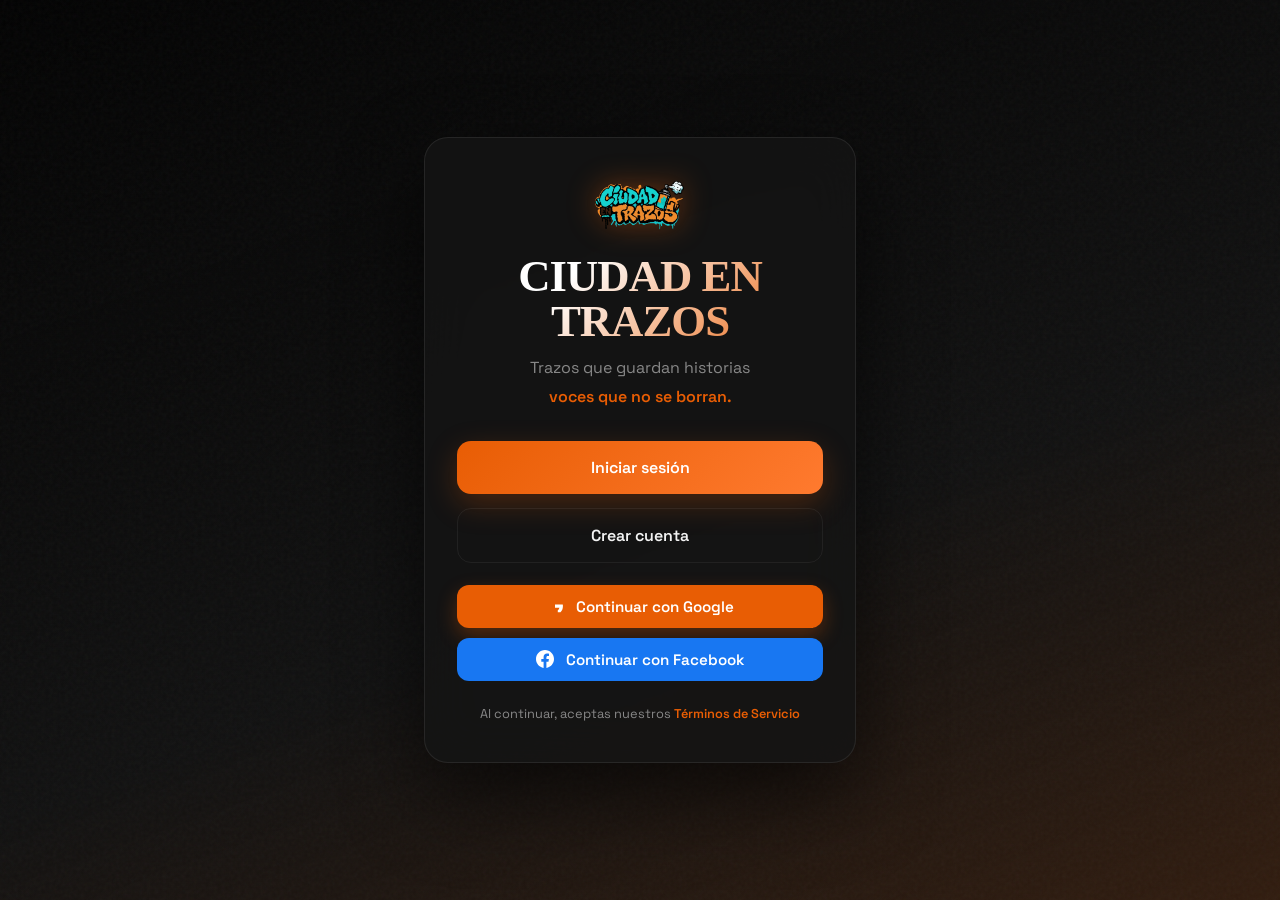
==== commit 9c66d5b8: "agregar login y registrarse" ====
--- a/index.html
+++ b/index.html
@@ -18,7 +18,7 @@
     <div class="login-card">
       
       <div class="app-logo">
-        <img src="D:\Diseño\Voces-Dise-o\logo.png" alt="Logo Ciudad en Trazos" class="main-logo">
+        <img src="logo.png" alt="Logo Ciudad en Trazos" class="main-logo">
       </div>
 
       <h1 class="app-title">Ciudad en<br>Trazos</h1>
@@ -29,20 +29,20 @@
       </p>
 
       <div class="login-buttons">
-        <a href="onboarding.html" class="btn btn-google">
-          <svg width="20" height="20" viewBox="0 0 24 24"><path fill="white" d="M22.56 12.25c0-.78-.07-1.53-.2-2.25H12v4.26h5.92c-.26 1.37-1.04 2.53-2.21 3.31v2.77h3.57c2.08-1.92 3.28-4.74 3.28-8.09z"/><path fill="white" d="M12 23c2.97 0 5.46-.98 7.28-2.66l-3.57-2.77c-.98.66-2.23 1.06-3.71 1.06-2.86 0-5.29-1.93-6.16-4.53H2.18v2.84C3.99 20.53 7.7 23 12 23z"/><path fill="white" d="M5.84 14.09c-.22-.66-.35-1.36-.35-2.09s.13-1.43.35-2.09V7.07H2.18C1.43 8.55 1 10.22 1 12s.43 3.45 1.18 4.93l2.85-2.22.81-.62z"/><path fill="white" d="M12 5.38c1.62 0 3.06.56 4.21 1.64l3.15-3.15C17.45 2.09 14.97 1 12 1 7.7 1 3.99 3.47 2.18 7.07l3.66 2.84c.87-2.6 3.3-4.53 6.16-4.53z"/></svg>
-          Continuar con Google
-        </a>
-        
-        <a href="onboarding.html" class="btn btn-facebook">
-          <svg width="20" height="20" viewBox="0 0 24 24" fill="white"><path d="M24 12.073c0-6.627-5.373-12-12-12s-12 5.373-12 12c0 5.99 4.388 10.954 10.125 11.854v-8.385H7.078v-3.47h3.047V9.43c0-3.007 1.792-4.669 4.533-4.669 1.312 0 2.686.235 2.686.235v2.953H15.83c-1.491 0-1.956.925-1.956 1.874v2.25h3.328l-.532 3.47h-2.796v8.385C19.612 23.027 24 18.062 24 12.073z"/></svg>
-          Continuar con Facebook
-        </a>
-        
-        <a href="onboarding.html" class="btn btn-email">
-          <svg width="20" height="20" viewBox="0 0 24 24" fill="none" stroke="white" stroke-width="2"><path d="M4 4h16c1.1 0 2 .9 2 2v12c0 1.1-.9 2-2 2H4c-1.1 0-2-.9-2-2V6c0-1.1.9-2 2-2z"/><polyline points="22,6 12,13 2,6"/></svg>
-          Continuar con Email
-        </a>
+        <a href="login.html" class="btn btn-primary">Iniciar sesión</a>
+        <a href="register.html" class="btn btn-outline">Crear cuenta</a>
+
+        <div class="social-optional" aria-hidden="false">
+          <a href="#" class="btn btn-google">
+            <svg width="18" height="18" viewBox="0 0 24 24"><path fill="white" d="M22.56 12.25c0-.78-.07-1.53-.2-2.25H12v4.26h5.92c-.26 1.37-1.04 2.53-2.21 3.31v2.77h3.57c2.08-1.92 3.28-4.74 3.28-8.09z"/></svg>
+            Continuar con Google
+          </a>
+
+          <a href="#" class="btn btn-facebook">
+            <svg width="18" height="18" viewBox="0 0 24 24" fill="white"><path d="M24 12.073c0-6.627-5.373-12-12-12s-12 5.373-12 12c0 5.99 4.388 10.954 10.125 11.854v-8.385H7.078v-3.47h3.047V9.43c0-3.007 1.792-4.669 4.533-4.669 1.312 0 2.686.235 2.686.235v2.953H15.83c-1.491 0-1.956.925-1.956 1.874v2.25h3.328l-.532 3.47h-2.796v8.385C19.612 23.027 24 18.062 24 12.073z"/></svg>
+            Continuar con Facebook
+          </a>
+        </div>
       </div>
 
       <p class="terms-text">Al continuar, aceptas nuestros <a href="#">Términos de Servicio</a></p>
--- a/style.css
+++ b/style.css
@@ -25,6 +25,11 @@
 *, *::before, *::after { box-sizing: border-box; margin: 0; padding: 0; }
 
 html { font-size: 16px; }
+html, body {
+  height: 100%;
+  margin: 0;
+  padding: 0;
+}
 
 body {
   font-family: 'Space Grotesk', sans-serif;
@@ -104,6 +109,7 @@
   line-height: 1;
   margin-bottom: 12px;
   background: linear-gradient(135deg, #fff 30%, var(--accent) 100%);
+  background-clip: text;
   -webkit-background-clip: text;
   -webkit-text-fill-color: transparent;
   text-transform: uppercase;
@@ -147,108 +153,311 @@
 .btn-facebook { background: #1877F2; color: white; }
 .btn-email    { background: var(--bg3); color: var(--text); border: 1px solid var(--border); }
 
+/* Primary / Outline helpers */
+.btn-primary { background: linear-gradient(135deg, var(--accent), var(--accent2)); color: white; box-shadow: 0 10px 30px rgba(232,93,4,0.25); }
+.btn-outline { background: transparent; color: var(--text); border: 1px solid rgba(255,255,255,0.06); }
+
+/* Optional social group */
+.social-optional { margin-top: 8px; display: flex; flex-direction: column; gap: 10px; }
+.social-optional .btn { padding: 12px 16px; font-size: 0.95rem; border-radius: 12px; }
+
+/* small icon inside social buttons */
+.btn svg { flex: 0 0 auto; }
+
 .terms-text { margin-top: 24px; font-size: 0.8rem; color: var(--text-dim); }
 .terms-text a { color: var(--accent); font-weight: 600; }
 
 /* ==========================================
-   ONBOARDING PAGE
+   AUTH PAGES (LOGIN / REGISTER)
    ========================================== */
-.onboarding-page { display: flex; align-items: center; justify-content: center; min-height: 100dvh; position: relative; }
-
-.onboarding-container { position: relative; z-index: 10; width: 100%; max-width: 420px; padding: 24px; }
-
-.onboarding-card {
+.auth-page {
+  display: flex;
+  align-items: center;
+  justify-content: center;
+  min-height: 100dvh;
+  position: relative;
+}
+
+.auth-container {
+  position: relative;
+  z-index: 10;
+  width: 100%;
+  max-width: 460px;
+  padding: 24px;
+}
+
+.auth-card {
   background: rgba(20,20,20,0.88);
   backdrop-filter: blur(24px);
   border: 1px solid var(--border);
   border-radius: 24px;
-  padding: 36px 28px;
+  padding: 34px 28px;
   box-shadow: 0 32px 80px rgba(0,0,0,0.6);
-}
-
-.onboarding-title {
+  text-align: center;
+  animation: slideUp 0.5s ease;
+}
+
+.auth-title {
   font-family: 'Permanent Marker', cursive;
   font-size: 2rem;
+  line-height: 1;
   margin-bottom: 8px;
   color: var(--text);
 }
 
-.onboarding-subtitle { color: var(--text-dim); font-size: 0.88rem; margin-bottom: 28px; }
-
-.interest-options { display: flex; flex-direction: column; gap: 12px; margin-bottom: 28px; }
+.auth-subtitle {
+  color: var(--text-dim);
+  font-size: 0.95rem;
+  margin-bottom: 20px;
+}
+
+.auth-form {
+  display: flex;
+  flex-direction: column;
+  gap: 12px;
+  text-align: left;
+}
+
+.auth-label {
+  display: flex;
+  flex-direction: column;
+  gap: 6px;
+  font-size: 0.9rem;
+  font-weight: 600;
+  color: var(--text);
+}
+
+.auth-input {
+  width: 100%;
+  background: var(--bg3);
+  border: 1px solid var(--border);
+  border-radius: 12px;
+  padding: 12px 14px;
+  color: var(--text);
+  font-size: 1rem;
+  outline: none;
+  transition: border-color 0.2s, box-shadow 0.2s;
+}
+
+.auth-input::placeholder {
+  color: #8d8d8d;
+}
+
+.auth-input:focus {
+  border-color: rgba(232,93,4,0.7);
+  box-shadow: 0 0 0 3px rgba(232,93,4,0.2);
+}
+
+.auth-submit {
+  width: 100%;
+  margin-top: 6px;
+}
+
+.auth-switch {
+  margin-top: 16px;
+  color: var(--text-dim);
+  font-size: 0.95rem;
+}
+
+.auth-switch a {
+  color: var(--accent);
+  font-weight: 700;
+}
+
+.auth-msg {
+  min-height: 22px;
+  margin-top: 10px;
+  font-size: 0.9rem;
+  color: var(--text-dim);
+}
+
+.auth-msg.success {
+  color: var(--green);
+}
+
+.auth-msg.error {
+  color: #ff6b6b;
+}
+
+/* ==========================================
+   ONBOARDING PAGE
+   ========================================== */
+
+.onboarding-page { 
+    display: flex; 
+    align-items: center;      
+    justify-content: center;   
+    min-height: 100vh;        
+    width: 100%;
+    margin: 0;
+    padding: 0;
+    position: relative; 
+    background: var(--bg);    
+    overflow: hidden;         
+}
+
+.onboarding-container { 
+  z-index: 10; 
+  width: 100%; 
+  max-width: 420px;        
+  padding: 24px; 
+  box-sizing: border-box;   
+}
+
+.onboarding-card {
+    background: rgba(20,20,20,0.88);
+    backdrop-filter: blur(24px);
+    border: 1px solid var(--border);
+    border-radius: 24px;
+    padding: 36px 28px;
+    box-shadow: 0 32px 80px rgba(0,0,0,0.6);
+    text-align: center;    
+    width: 100%;
+    margin: auto;
+}
+
+.onboarding-title {
+    font-family: 'Permanent Marker', cursive;
+    font-size: 2rem;
+    margin-bottom: 8px;
+    color: var(--text);
+}
+
+.onboarding-subtitle { 
+    color: var(--text-dim); 
+    font-size: 0.88rem; 
+    margin-bottom: 28px; 
+    display: block;
+}
+
+.interest-options { 
+    display: flex; 
+    flex-direction: column; 
+    gap: 12px; 
+    margin-bottom: 28px; 
+}
 
 .interest-card {
-  display: flex; align-items: center; gap: 16px;
-  background: var(--bg3);
-  border: 1.5px solid var(--border);
-  border-radius: var(--radius);
-  padding: 18px 16px;
-  cursor: pointer;
-  transition: all 0.2s;
-  position: relative;
-}
-
-.interest-card:hover { border-color: rgba(232,93,4,0.4); background: rgba(232,93,4,0.05); }
+    display: flex; 
+    align-items: center; 
+    gap: 16px;
+    background: var(--bg3);
+    border: 1.5px solid var(--border);
+    border-radius: var(--radius);
+    padding: 18px 16px;
+    cursor: pointer;
+    transition: all 0.2s;
+    position: relative;
+    text-align: left;
+}
+
+.interest-card:hover { 
+    border-color: rgba(232,93,4,0.4); 
+    background: rgba(232,93,4,0.05); 
+}
 
 .interest-card.selected {
-  border-color: var(--accent);
-  background: rgba(232,93,4,0.08);
+    border-color: var(--accent);
+    background: rgba(232,93,4,0.08);
 }
 
 .interest-card.selected[data-color="#10B981"] { border-color: #10B981; background: rgba(16,185,129,0.08); }
 .interest-card.selected[data-color="#06B6D4"] { border-color: #06B6D4; background: rgba(6,182,212,0.08); }
 
 .interest-icon {
-  width: 44px; height: 44px;
-  background: var(--bg2);
-  border-radius: 10px;
-  display: flex; align-items: center; justify-content: center;
-  color: var(--text-dim);
-  flex-shrink: 0;
-}
-
-.interest-card.selected .interest-icon { color: var(--accent); background: rgba(232,93,4,0.15); }
-.interest-card.selected[data-color="#10B981"] .interest-icon { color: #10B981; background: rgba(16,185,129,0.15); }
-.interest-card.selected[data-color="#06B6D4"] .interest-icon { color: #06B6D4; background: rgba(6,182,212,0.15); }
-
-.interest-info h3 { font-size: 1rem; font-weight: 600; margin-bottom: 2px; }
-.interest-info p  { font-size: 0.78rem; color: var(--text-dim); }
+    width: 44px; 
+    height: 44px;
+    background: var(--bg2);
+    border-radius: 10px;
+    display: flex; 
+    align-items: center; 
+    justify-content: center;
+    color: var(--text-dim);
+    flex-shrink: 0;
+}
+
+.interest-icon svg { display: none; }
+
+.interest-card[data-interest="historia"] .interest-icon::before {
+    content: "🕊️"; 
+    font-size: 1.5rem;
+}
+
+.interest-card[data-interest="arte"] .interest-icon::before {
+    content: "🌱"; 
+    font-size: 1.5rem;
+}
+
+.interest-card[data-interest="fotografia"] .interest-icon::before {
+    content: "🏘️"; 
+    font-size: 1.5rem;
+}
+
+.interest-card.selected .interest-icon { background: rgba(232,93,4,0.15); }
+.interest-card.selected[data-color="#10B981"] .interest-icon { background: rgba(16,185,129,0.15); }
+.interest-card.selected[data-color="#06B6D4"] .interest-icon { background: rgba(6,182,212,0.15); }
+
+.interest-info h3 { 
+    font-size: 1rem; 
+    font-weight: 600; 
+    margin-bottom: 2px; 
+    color: var(--text);
+}
+
+.interest-info p { 
+    font-size: 0.78rem; 
+    color: var(--text-dim); 
+    margin: 0;
+    line-height: 1.3;
+}
 
 .interest-check {
-  margin-left: auto;
-  width: 22px; height: 22px;
-  border: 1.5px solid var(--border);
-  border-radius: 50%;
-  display: flex; align-items: center; justify-content: center;
-  color: transparent;
-  transition: all 0.2s;
+    margin-left: auto;
+    width: 22px; 
+    height: 22px;
+    border: 1.5px solid var(--border);
+    border-radius: 50%;
+    display: flex; 
+    align-items: center; 
+    justify-content: center;
+    color: transparent;
+    transition: all 0.2s;
 }
 
 .interest-card.selected .interest-check {
-  background: var(--accent);
-  border-color: var(--accent);
-  color: white;
+    background: var(--accent);
+    border-color: var(--accent);
+    color: white;
 }
 
 .interest-card.selected[data-color="#10B981"] .interest-check { background: #10B981; border-color: #10B981; }
 .interest-card.selected[data-color="#06B6D4"] .interest-check { background: #06B6D4; border-color: #06B6D4; }
 
 .btn-comenzar {
-  width: 100%;
-  display: flex; align-items: center; justify-content: center; gap: 10px;
-  background: linear-gradient(135deg, #E85D04, #FF7A2F);
-  color: white;
-  padding: 16px;
-  border-radius: 14px;
-  font-size: 1rem;
-  font-weight: 700;
-  font-family: 'Space Grotesk', sans-serif;
-  transition: all 0.2s;
-  opacity: 0.5;
-  pointer-events: none;
-  box-shadow: 0 4px 20px rgba(232,93,4,0.3);
-}
-.btn-comenzar:hover { transform: translateY(-1px); box-shadow: 0 8px 28px rgba(232,93,4,0.45); }
+    width: 100%;
+    display: flex; 
+    align-items: center; 
+    justify-content: center; 
+    gap: 10px;
+    background: linear-gradient(135deg, #E85D04, #FF7A2F);
+    color: white;
+    padding: 16px;
+    border-radius: 14px;
+    font-size: 1rem;
+    font-weight: 700;
+    font-family: 'Space Grotesk', sans-serif;
+    transition: all 0.2s;
+    opacity: 0.5;
+    pointer-events: none;
+    box-shadow: 0 4px 20px rgba(232,93,4,0.3);
+    border: none;
+    cursor: pointer;
+}
+
+.btn-comenzar:hover { 
+    transform: translateY(-1px); 
+    box-shadow: 0 8px 28px rgba(232,93,4,0.45); 
+}
 
 /* ==========================================
    APP LAYOUT
@@ -333,117 +542,273 @@
 /* ==========================================
    MAPA PAGE
    ========================================== */
-.search-bar-container { padding: 12px 16px 0; position: relative; z-index: 50; }
+.search-bar-container { 
+    padding: 12px 16px 0; 
+    position: relative; 
+    z-index: 50; 
+}
 
 .search-bar {
-  display: flex; align-items: center; gap: 10px;
-  background: var(--bg3);
-  border: 1px solid var(--border);
-  border-radius: 12px;
-  padding: 12px 16px;
-}
-.search-bar input { background: none; border: none; outline: none; color: var(--text); font-size: 0.9rem; width: 100%; font-family: inherit; }
-.search-bar svg { color: var(--text-dim); flex-shrink: 0; }
+    display: flex; 
+    align-items: center; 
+    gap: 10px;
+    background: var(--bg3);
+    border: 1px solid var(--border);
+    border-radius: 12px;
+    padding: 12px 16px;
+}
+
+.search-bar input { 
+    background: none; 
+    border: none; 
+    outline: none; 
+    color: var(--text); 
+    font-size: 0.9rem; 
+    width: 100%; 
+    font-family: inherit; 
+}
+
+.search-bar svg { 
+    color: var(--text-dim); 
+    flex-shrink: 0; 
+}
 
 .filter-chips {
-  display: flex; gap: 8px;
-  padding: 10px 16px;
-  overflow-x: auto;
-  scrollbar-width: none;
-  position: relative; z-index: 50;
-}
+    display: flex; 
+    gap: 8px;
+    padding: 10px 16px;
+    overflow-x: auto;
+    scrollbar-width: none;
+    position: relative; 
+    z-index: 50;
+}
+
+  .mapa-main {
+    display: flex;
+    flex-direction: column;
+    min-height: 0;
+  }
 
 .chip {
-  flex-shrink: 0;
-  padding: 6px 14px;
-  border-radius: 20px;
-  font-size: 0.78rem;
-  font-weight: 600;
-  background: var(--bg3);
-  border: 1.5px solid var(--border);
-  color: var(--text-dim);
-  cursor: pointer;
-  transition: all 0.2s;
+    flex-shrink: 0;
+    padding: 6px 14px;
+    border-radius: 20px;
+    font-size: 0.78rem;
+    font-weight: 600;
+    background: var(--bg3);
+    border: 1.5px solid var(--border);
+    color: var(--text-dim);
+    cursor: pointer;
+    transition: all 0.2s;
 }
 
 .chip.active {
-  background: color-mix(in srgb, var(--chip-color) 15%, transparent);
-  border-color: var(--chip-color);
-  color: var(--chip-color);
+    background: color-mix(in srgb, var(--chip-color) 15%, transparent);
+    border-color: var(--chip-color);
+    color: var(--chip-color);
 }
 
 #map {
-  height: calc(100dvh - var(--header-h) - var(--nav-h) - 160px);
-  min-height: 240px;
-  position: relative;
-  z-index: 10;
-}
-
-.leaflet-container { background: #1a1a2e !important; }
-
-.map-pin {
-  width: 40px; height: 48px;
-  border-radius: 50% 50% 50% 0;
-  transform: rotate(-45deg);
-  display: flex; align-items: center; justify-content: center;
-  box-shadow: 0 4px 12px rgba(0,0,0,0.5);
-  border: 2px solid rgba(255,255,255,0.2);
-}
-
-.map-pin span {
-  transform: rotate(45deg);
-  font-size: 18px;
+    height: calc(100dvh - var(--header-h) - var(--nav-h) - 160px);
+    min-height: 240px;
+    position: relative;
+    z-index: 10;
+}
+
+.leaflet-container { 
+    background: #111 !important; 
+}
+
+.vdm-mural-pin {
+    width: 40px;
+    height: 40px;
+    border-radius: 50% 50% 50% 0;
+    transform: rotate(-45deg);
+    display: flex;
+    align-items: center;
+    justify-content: center;
+    box-shadow: 0 4px 12px rgba(0,0,0,0.5);
+    border: 2px solid rgba(255,255,255,0.2);
+    cursor: pointer;
+    transition: transform 0.2s ease;
+}
+
+.vdm-mural-pin:hover {
+    transform: rotate(-45deg) scale(1.1);
+}
+
+.vdm-pin-photo-circle {
+    width: 28px;
+    height: 28px;
+    border-radius: 50%;
+    overflow: hidden;
+    background: #000;
+    transform: rotate(45deg); /* Endereza la foto */
+    border: 2px solid rgba(255,255,255,0.8);
+}
+
+.vdm-pin-photo-circle img {
+    width: 100%;
+    height: 100%;
+    object-fit: cover;
 }
 
 .bottom-drawer {
-  background: var(--bg2);
-  border-top: 1px solid var(--border);
-  padding: 12px 16px;
-  border-radius: 20px 20px 0 0;
-  position: relative;
-  z-index: 50;
+    background: var(--bg2);
+    border-top: 1px solid var(--border);
+    padding: 12px 16px;
+    border-radius: 20px 20px 0 0;
+    position: relative;
+    z-index: 50;
+  max-height: 42dvh;
 }
 
 .drawer-handle {
-  width: 36px; height: 4px;
-  background: var(--border);
-  border-radius: 2px;
-  margin: 0 auto 12px;
+    width: 36px; 
+    height: 4px;
+    background: var(--border);
+    border-radius: 2px;
+    margin: 0 auto 12px;
 }
 
 .murals-nearby-header {
-  display: flex; align-items: center; gap: 8px;
-  color: var(--text-dim); font-size: 0.85rem; font-weight: 600;
-  margin-bottom: 8px;
-  cursor: pointer;
-}
+    display: flex; 
+    align-items: center; 
+    gap: 8px;
+    color: var(--text-dim); 
+    font-size: 0.85rem; 
+    font-weight: 600;
+    margin-bottom: 8px;
+    cursor: pointer;
+}
+
 .murals-nearby-header svg { color: var(--accent); }
 .murals-nearby-header .chevron { margin-left: auto; }
-.pts-display { margin-left: auto; color: var(--accent); font-weight: 700; }
-
-.murals-list { display: flex; flex-direction: column; gap: 2px; }
+
+.murals-list { 
+    display: flex;
+    flex-direction: column;
+    gap: 10px;
+  padding-bottom: 80px; 
+  max-height: calc(42dvh - 60px);
+    overflow-y: auto;
+}
 
 .mural-list-item {
-  display: flex; align-items: center; gap: 12px;
-  padding: 10px 8px;
-  border-radius: 10px;
-  transition: background 0.15s;
-}
-.mural-list-item:hover { background: var(--bg3); }
-.mural-list-dot { width: 10px; height: 10px; border-radius: 50%; flex-shrink: 0; }
+    display: flex; 
+    align-items: center; 
+    gap: 12px;
+    padding: 10px 8px;
+    border-radius: 12px;
+    transition: background 0.15s;
+    text-decoration: none;
+    color: inherit;
+}
+
+.mural-list-item:hover { 
+    background: var(--bg3); 
+}
+
+.mural-list-thumb { 
+    width: 44px; 
+    height: 44px; 
+    border-radius: 8px; 
+    overflow: hidden; 
+    flex-shrink: 0; 
+}
+
+.mural-list-thumb img { 
+    width: 100%; 
+    height: 100%; 
+    object-fit: cover; 
+}
+
 .mural-list-info { flex: 1; }
-.mural-list-info strong { display: block; font-size: 0.88rem; margin-bottom: 2px; }
+.mural-list-info strong { display: block; font-size: 0.88rem; margin-bottom: 2px; color: var(--text); }
 .mural-list-info span { font-size: 0.74rem; color: var(--text-dim); }
-.mural-list-item svg { color: var(--text-dim); }
-
+
+.category-tag {
+    font-size: 0.65rem;
+    padding: 2px 8px;
+    border-radius: 8px;
+    font-weight: 700;
+    text-transform: uppercase;
+    letter-spacing: 0.5px;
+}
+
+@media (min-width: 1024px) {
+  .mapa-page .app-header,
+  .mapa-page .search-bar-container,
+  .mapa-page .filter-chips,
+  .mapa-page .mapa-main,
+  .mapa-page .bottom-nav {
+    max-width: 1120px;
+    margin-left: auto;
+    margin-right: auto;
+  }
+
+  .mapa-page .search-bar-container {
+    padding: 10px 14px 0;
+  }
+
+  .mapa-page .filter-chips {
+    padding: 8px 14px 10px;
+  }
+
+  .mapa-page .chip {
+    font-size: 0.72rem;
+    padding: 6px 12px;
+  }
+
+  .mapa-page .mapa-main {
+    display: grid;
+    grid-template-columns: minmax(0, 1.7fr) minmax(320px, 0.9fr);
+    gap: 12px;
+    padding: 0 12px 12px;
+    align-items: stretch;
+  }
+
+  .mapa-page #map {
+    height: calc(100dvh - var(--header-h) - var(--nav-h) - 124px);
+    min-height: 520px;
+    border-radius: 16px;
+    overflow: hidden;
+    border: 1px solid var(--border);
+  }
+
+  .mapa-page .bottom-drawer {
+    border-radius: 16px;
+    border: 1px solid var(--border);
+    max-height: none;
+    height: calc(100dvh - var(--header-h) - var(--nav-h) - 124px);
+    padding: 12px;
+  }
+
+  .mapa-page .drawer-handle {
+    display: none;
+  }
+
+  .mapa-page .murals-nearby-header {
+    margin-bottom: 10px;
+  }
+
+  .mapa-page .murals-list {
+    max-height: calc(100% - 38px);
+    padding-bottom: 10px;
+  }
+}
 /* ==========================================
    DETAIL PAGE
    ========================================== */
-.detail-page { padding-top: 0; }
+.detail-page {
+  padding-top: 0;
+  padding-bottom: calc(var(--nav-h) + 20px);
+  min-height: 100dvh;
+}
 
 .detail-hero {
   position: relative;
-  height: 300px;
+  height: clamp(220px, 38vh, 360px);
   overflow: hidden;
 }
 
@@ -474,7 +839,11 @@
 .detail-hero-img { position: absolute; inset: 0; }
 .detail-hero-img img { width: 100%; height: 100%; object-fit: cover; }
 
-.detail-content { padding: 20px 20px 16px; }
+.detail-content {
+  padding: 20px 20px calc(var(--nav-h) + 96px);
+  max-width: 920px;
+  margin: 0 auto;
+}
 
 .detail-tags { display: flex; gap: 8px; flex-wrap: wrap; margin-bottom: 12px; }
 
@@ -578,7 +947,11 @@
 .audio-play-btn:hover { transform: scale(1.05); background: var(--accent2); }
 
 /* Detail Actions */
-.detail-actions { display: flex; gap: 10px; }
+.detail-actions {
+  display: flex;
+  gap: 10px;
+  margin-top: 8px;
+}
 .detail-action-btn {
   flex: 1;
   display: flex; align-items: center; justify-content: center; gap: 8px;
@@ -592,6 +965,20 @@
 }
 .detail-action-btn.secondary { background: var(--bg3); color: var(--text); border: 1px solid var(--border); }
 .detail-action-btn:hover { opacity: 0.9; transform: translateY(-1px); }
+
+@media (max-width: 480px) {
+  .detail-content { padding: 16px 14px calc(var(--nav-h) + 88px); }
+  .detail-title { font-size: 1.55rem; }
+  .detail-description { font-size: 0.84rem; }
+  .audio-guide-card { padding: 14px; }
+  .detail-action-btn { padding: 12px; font-size: 0.82rem; }
+}
+
+@media (min-width: 600px) {
+  .detail-page {
+    padding-bottom: calc(var(--nav-h) + 28px);
+  }
+}
 
 /* ==========================================
    COLOREA PAGE
@@ -770,6 +1157,12 @@
   min-width: 8px; min-height: 8px;
 }
 
+.stencil-controls {
+  display: flex;
+  flex-direction: column;
+  gap: 10px;
+}
+
 .palette-label {
   display: flex; align-items: center; gap: 6px;
   font-size: 0.8rem; color: var(--text-dim);
@@ -876,7 +1269,6 @@
 
 .logros-list { display: flex; flex-direction: column; gap: 14px; }
 
-.logro-item { }
 .logro-item.locked { opacity: 0.5; }
 
 .logro-info { display: flex; justify-content: space-between; align-items: baseline; margin-bottom: 4px; }
@@ -889,6 +1281,422 @@
 
 .pts-summary { margin-top: 20px; padding: 16px; background: var(--bg3); border-radius: 12px; }
 .pts-total-display { display: flex; align-items: center; gap: 8px; font-weight: 700; font-size: 1rem; }
+
+/* Perfil Settings Modal */
+body.modal-open {
+  overflow: hidden;
+}
+
+.settings-backdrop {
+  position: fixed;
+  inset: 0;
+  background: rgba(0,0,0,0.72);
+  z-index: 380;
+  display: none;
+}
+
+.settings-backdrop.active {
+  display: block;
+}
+
+.settings-modal {
+  position: fixed;
+  left: 0;
+  right: 0;
+  bottom: -100%;
+  z-index: 390;
+  background: var(--bg2);
+  border-top: 1px solid var(--border);
+  border-radius: 24px 24px 0 0;
+  padding: 16px 20px calc(var(--nav-h) + 18px);
+  max-height: 88dvh;
+  overflow-y: auto;
+  transition: bottom 0.35s cubic-bezier(0.16, 1, 0.3, 1);
+}
+
+.settings-modal.active {
+  bottom: 0;
+}
+
+.settings-header {
+  display: flex;
+  align-items: center;
+  justify-content: space-between;
+  margin-bottom: 12px;
+}
+
+.settings-header h3 {
+  font-size: 1.1rem;
+}
+
+.settings-close {
+  width: 34px;
+  height: 34px;
+  border-radius: 50%;
+  background: var(--bg3);
+  color: var(--text-dim);
+  font-size: 0.95rem;
+}
+
+.settings-form {
+  display: flex;
+  flex-direction: column;
+  gap: 8px;
+}
+
+.settings-label {
+  font-size: 0.82rem;
+  color: var(--text-dim);
+  margin-top: 4px;
+}
+
+.settings-input {
+  width: 100%;
+  border-radius: 12px;
+  border: 1px solid var(--border);
+  background: var(--bg3);
+  color: var(--text);
+  padding: 12px 14px;
+  font-size: 0.95rem;
+  outline: none;
+  transition: border-color 0.2s, box-shadow 0.2s;
+}
+
+.settings-input:focus {
+  border-color: rgba(232,93,4,0.8);
+  box-shadow: 0 0 0 3px rgba(232,93,4,0.22);
+}
+
+.settings-divider {
+  height: 1px;
+  background: var(--border);
+  margin: 6px 0;
+}
+
+.settings-section-title {
+  font-size: 0.88rem;
+  color: var(--text);
+  margin-top: 2px;
+}
+
+.pref-grid {
+  display: grid;
+  grid-template-columns: 1fr;
+  gap: 8px;
+}
+
+.pref-chip {
+  display: flex;
+  align-items: center;
+  gap: 8px;
+  background: var(--bg3);
+  border: 1px solid var(--border);
+  border-radius: 10px;
+  padding: 10px 12px;
+  font-size: 0.82rem;
+}
+
+.pref-chip input {
+  accent-color: var(--accent);
+}
+
+.settings-msg {
+  min-height: 20px;
+  margin-top: 6px;
+  font-size: 0.82rem;
+  color: var(--text-dim);
+}
+
+.settings-msg.success {
+  color: var(--green);
+}
+
+.settings-msg.error {
+  color: #ff6b6b;
+}
+
+.settings-actions {
+  display: flex;
+  gap: 10px;
+  margin-top: 4px;
+}
+
+.settings-actions .btn {
+  flex: 1;
+  justify-content: center;
+}
+
+/* Desktop tuning for colorea page */
+@media (min-width: 1024px) {
+  .colorea-page .app-header,
+  .colorea-page .colorea-subtitle,
+  .colorea-page .murals-available-header,
+  .colorea-page .colorea-grid {
+    max-width: 1080px;
+    margin-left: auto;
+    margin-right: auto;
+  }
+
+  .colorea-page .app-header {
+    padding-left: 16px;
+    padding-right: 16px;
+  }
+
+  .colorea-page .screen-title {
+    font-size: 1.28rem;
+  }
+
+  .colorea-page .colorea-subtitle {
+    padding: 8px 16px 2px;
+    font-size: 0.78rem;
+  }
+
+  .colorea-page .murals-available-header {
+    padding: 8px 16px 10px;
+    font-size: 0.78rem;
+  }
+
+  .colorea-page .colorea-grid {
+    grid-template-columns: repeat(4, minmax(0, 1fr));
+    gap: 10px;
+    padding: 0 12px 14px;
+  }
+
+  .colorea-page .colorea-card {
+    border-radius: 12px;
+  }
+
+  .colorea-page .colorea-card-img {
+    height: 108px;
+  }
+
+  .colorea-page .colorea-card-info {
+    padding: 8px 10px 4px;
+  }
+
+  .colorea-page .colorea-card-info strong {
+    font-size: 0.78rem;
+  }
+
+  .colorea-page .colorea-card-info span {
+    font-size: 0.68rem;
+  }
+
+  .colorea-page .colorea-progress-row {
+    padding: 4px 10px 8px;
+  }
+
+  .colorea-page .colorea-progress-row span {
+    font-size: 0.65rem;
+  }
+
+  .colorea-page .diff-badge,
+  .colorea-page .pts-badge-card {
+    font-size: 0.6rem;
+    padding: 2px 7px;
+  }
+
+  .colorea-page .bottom-nav {
+    max-width: 1080px;
+  }
+
+  .colorea-page .stencil-modal {
+    top: 0;
+    bottom: 0;
+    left: auto;
+    right: 0;
+    width: min(980px, 76vw);
+    max-height: 100dvh;
+    border-radius: 0;
+    border-top: none;
+    border-left: 1px solid var(--border);
+    padding: 14px 16px 18px;
+    display: grid;
+    grid-template-columns: minmax(0, 1.7fr) minmax(260px, 0.9fr);
+    grid-template-areas:
+      "header header"
+      "progress progress"
+      "track track"
+      "canvas controls";
+    column-gap: 14px;
+    row-gap: 10px;
+    align-content: start;
+    transform: translateX(100%);
+    transition: transform 0.35s cubic-bezier(0.16, 1, 0.3, 1);
+  }
+
+  .colorea-page .stencil-modal.active {
+    bottom: 0;
+    transform: translateX(0);
+  }
+
+  .colorea-page .stencil-overlay-img {
+    height: 100%;
+    min-height: 430px;
+  }
+
+  .colorea-page .stencil-header {
+    grid-area: header;
+    margin-bottom: 0;
+  }
+
+  .colorea-page .stencil-progress-bar {
+    grid-area: progress;
+    margin-bottom: 0;
+  }
+
+  .colorea-page .progress-track {
+    grid-area: track;
+    margin-bottom: 0;
+  }
+
+  .colorea-page .stencil-canvas-wrap {
+    grid-area: canvas;
+    margin-bottom: 0;
+    min-height: 430px;
+  }
+
+  .colorea-page .stencil-controls {
+    grid-area: controls;
+    align-self: start;
+    gap: 12px;
+  }
+
+  .colorea-page .brush-row {
+    margin-bottom: 0;
+    padding: 12px 12px;
+  }
+
+  .colorea-page .brush-size-btn {
+    width: 32px;
+    height: 32px;
+  }
+
+  .colorea-page .brush-label {
+    font-size: 0.85rem;
+  }
+
+  .colorea-page .palette-label {
+    margin-bottom: 0;
+    font-size: 0.78rem;
+  }
+
+  .colorea-page .color-palette {
+    margin-bottom: 0;
+    gap: 8px;
+  }
+
+  .colorea-page .color-swatch {
+    width: 34px;
+    height: 34px;
+  }
+}
+
+/* Desktop tuning for profile page */
+@media (min-width: 1024px) {
+  .profile-page .app-header {
+    max-width: 980px;
+  }
+
+  .profile-page .profile-card,
+  .profile-page .stats-row,
+  .profile-page .profile-tabs,
+  .profile-page .profile-content {
+    max-width: 980px;
+    margin-left: auto;
+    margin-right: auto;
+  }
+
+  .profile-page .profile-card {
+    padding: 16px 18px;
+    gap: 12px;
+  }
+
+  .profile-page .profile-avatar {
+    width: 54px;
+    height: 54px;
+    border-radius: 16px;
+  }
+
+  .profile-page .profile-avatar svg {
+    width: 26px;
+    height: 26px;
+  }
+
+  .profile-page .profile-name {
+    font-size: 1rem;
+    margin-bottom: 2px;
+  }
+
+  .profile-page .profile-location {
+    font-size: 0.75rem;
+    margin-bottom: 4px;
+  }
+
+  .profile-page .profile-level {
+    font-size: 0.68rem;
+    padding: 2px 8px;
+  }
+
+  .profile-page .stats-row {
+    padding: 12px 10px;
+    gap: 8px;
+  }
+
+  .profile-page .stat-item {
+    margin: 0;
+    padding: 10px 8px;
+    border-radius: 10px;
+  }
+
+  .profile-page .stat-item strong {
+    font-size: 1rem;
+  }
+
+  .profile-page .profile-tabs {
+    padding: 10px 14px;
+  }
+
+  .profile-page .profile-tab {
+    padding: 8px;
+    font-size: 0.78rem;
+  }
+
+  .profile-page .profile-content {
+    padding: 12px 14px;
+  }
+
+  .profile-page .gallery-grid {
+    grid-template-columns: repeat(3, minmax(0, 1fr));
+    gap: 8px;
+  }
+
+  .profile-page .bottom-nav {
+    max-width: 980px;
+  }
+}
+
+@media (min-width: 900px) {
+  .settings-modal {
+    top: 0;
+    bottom: 0;
+    left: auto;
+    right: 0;
+    width: min(420px, 36vw);
+    max-height: 100dvh;
+    border-radius: 0;
+    border-top: none;
+    border-left: 1px solid var(--border);
+    padding: 20px 20px 24px;
+    transform: translateX(100%);
+    transition: transform 0.35s cubic-bezier(0.16, 1, 0.3, 1);
+  }
+
+  .settings-modal.active {
+    bottom: 0;
+    transform: translateX(0);
+  }
+}
 
 /* ==========================================
    EXPLORAR PAGE
@@ -898,6 +1706,10 @@
   height: calc(60dvh - var(--header-h));
   overflow: hidden;
   background: #000;
+}
+
+.explorar-main {
+  display: block;
 }
 
 .ar-bg { width: 100%; height: 100%; object-fit: cover; }
@@ -1051,6 +1863,80 @@
 .explorar-card-info strong { display: block; font-size: 0.8rem; margin-bottom: 2px; }
 .explorar-card-info span { font-size: 0.7rem; color: var(--text-dim); }
 
+@media (min-width: 1024px) {
+  .explorar-page .app-header,
+  .explorar-page .explorar-main,
+  .explorar-page .bottom-nav {
+    max-width: 1120px;
+    margin-left: auto;
+    margin-right: auto;
+  }
+
+  .explorar-page .explorar-main {
+    display: grid;
+    grid-template-columns: minmax(0, 1.65fr) minmax(320px, 0.95fr);
+    gap: 12px;
+    padding: 0 12px 12px;
+    align-items: stretch;
+  }
+
+  .explorar-page .ar-view {
+    height: calc(100dvh - var(--header-h) - var(--nav-h) - 14px);
+    min-height: 560px;
+    border-radius: 16px;
+    border: 1px solid var(--border);
+    overflow: hidden;
+  }
+
+  .explorar-page .ar-mode-toggle {
+    bottom: 16px;
+  }
+
+  .explorar-page .stencil-toolbar {
+    bottom: 84px;
+  }
+
+  .explorar-page .explorar-section {
+    padding: 12px;
+    border-radius: 16px;
+    border: 1px solid var(--border);
+    background: var(--bg2);
+    max-height: calc(100dvh - var(--header-h) - var(--nav-h) - 14px);
+    overflow: hidden;
+    display: flex;
+    flex-direction: column;
+  }
+
+  .explorar-page .explorar-section-title {
+    margin-bottom: 10px;
+    font-size: 0.95rem;
+  }
+
+  .explorar-page .explorar-scroll {
+    flex-direction: column;
+    overflow-x: hidden;
+    overflow-y: auto;
+    padding-bottom: 0;
+    gap: 10px;
+  }
+
+  .explorar-page .explorar-card {
+    width: 100%;
+    display: grid;
+    grid-template-columns: 112px 1fr;
+    align-items: stretch;
+  }
+
+  .explorar-page .explorar-card img {
+    height: 100%;
+    min-height: 96px;
+  }
+
+  .explorar-page .explorar-card-info {
+    padding: 10px;
+  }
+}
+
 /* ==========================================
    SCROLLBAR
    ========================================== */
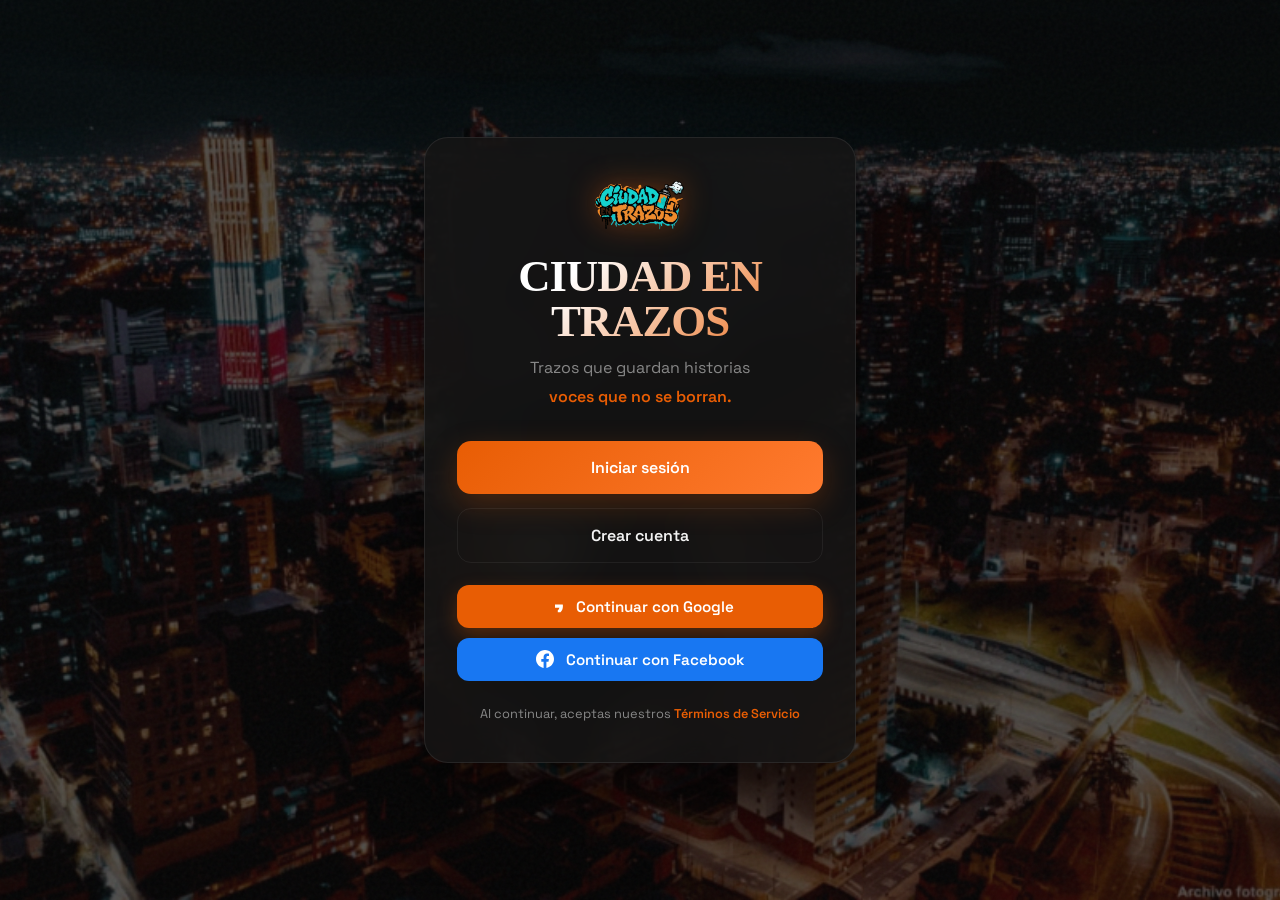
==== commit 4dabaf0b: "Agrega archivos de audio de los murales y actualiza datos.js" ====
--- a/index.html
+++ b/index.html
@@ -10,6 +10,7 @@
 </head>
 <body class="login-page">
   <div class="login-bg">
+    <img src="Bogota.jpg" alt="" class="login-bg-img">
     <div class="graffiti-overlay"></div>
     <div class="noise-overlay"></div>
   </div>
--- a/style.css
+++ b/style.css
@@ -67,13 +67,32 @@
 }
 
 .login-bg {
-  position: fixed; inset: 0; z-index: 0;
-  background: url('https://images.unsplash.com/photo-1553361371-9b22f78e8b1d?w=1200&q=80') center/cover no-repeat;
+  position: fixed;
+  inset: 0;
+  z-index: 0;
+}
+
+.login-bg-img {
+  position: absolute;
+  inset: 0;
+  width: 100%;
+  height: 100%;
+  object-fit: cover;
+  opacity: 0.55;
+  z-index: 0;
 }
 
 .graffiti-overlay {
-  position: absolute; inset: 0;
-  background: linear-gradient(160deg, rgba(0,0,0,0.85) 0%, rgba(17,17,17,0.92) 60%, rgba(232,93,4,0.15) 100%);
+  position: absolute;
+  inset: 0;
+  background: rgba(0, 0, 0, 0.45);
+  z-index: 1;
+}
+
+.noise-overlay {
+  position: absolute;
+  inset: 0;
+  z-index: 2;
 }
 
 .login-container { position: relative; z-index: 10; width: 100%; max-width: 420px; padding: 24px; }
@@ -403,6 +422,9 @@
     margin-bottom: 2px; 
     color: var(--text);
 }
+
+/* Clear route control (map button) */
+.gm-clear-route { box-shadow: 0 6px 18px rgba(0,0,0,0.35); }
 
 .interest-info p { 
     font-size: 0.78rem; 
@@ -500,13 +522,18 @@
 /* ==========================================
    BOTTOM NAVIGATION
    ========================================== */
+/* ==========================================
+   BOTTOM NAVIGATION
+   ========================================== */
 .bottom-nav {
   position: fixed; bottom: 0; left: 0; right: 0;
   height: var(--nav-h);
-  background: rgba(17,17,17,0.97);
+  background: rgba(23,23,23,0.97);
   backdrop-filter: blur(20px);
-  border-top: 1px solid var(--border);
+  border-top: 0.5px solid var(--border);
   display: flex; align-items: center;
+  padding: 0 6px; /* small side padding */
+  padding-bottom: env(safe-area-inset-bottom, 8px);
   z-index: 200;
 }
 
@@ -515,29 +542,101 @@
   display: flex; flex-direction: column; align-items: center; justify-content: center;
   gap: 4px;
   color: var(--text-dim);
+  font-size: 0.78rem;
+  font-weight: 600;
+  position: relative;
+  padding: 8px 0 6px;
+  border-radius: 10px;
+  transition: color 0.18s, background 0.15s, transform 0.12s;
+  cursor: pointer;
+  min-height: 56px; /* ensure large touch target */
+}
+
+.nav-item:hover { background: rgba(255,255,255,0.04); }
+
+/* Indicador superior — señal visual doble para ítem activo */
+.nav-item.active::after {
+  content: '';
+  position: absolute;
+  top: 5px;
+  width: 20px;
+  height: 2px;
+  background: var(--accent);
+  border-radius: 2px;
+}
+
+.nav-item.active { color: var(--accent); }
+
+.nav-item svg,
+.nav-item i {
+  font-size: 20px;
+  transition: color 0.18s;
+}
+
+.nav-item.active svg,
+.nav-item.active i { color: var(--accent); }
+
+/* Separador visual entre grupos de ítems */
+.nav-divider {
+  width: 0.5px;
+  background: var(--border);
+  margin: 10px 0;
+  flex-shrink: 0;
+}
+
+/* Botón central — acción primaria */
+.nav-center {
+  flex: 0 0 72px;
+  display: flex; flex-direction: column; align-items: center; justify-content: center;
+  gap: 4px;
+  padding-bottom: 6px;
+}
+
+.nav-center-btn {
+  width: 48px; height: 48px;
+  background: var(--accent, #E85D04);
+  border-radius: 14px;          /* cuadrado redondeado — distinto del resto */
+  display: flex; align-items: center; justify-content: center;
+  margin-top: -14px;            /* sube sobre la barra */
+  transition: background 0.15s, transform 0.12s;
+  cursor: pointer;
+}
+
+.nav-center-btn:hover { background: #FF7A2F; transform: scale(1.04); }
+.nav-center-btn:active { transform: scale(0.97); }
+
+.nav-center-btn svg,
+.nav-center-btn i {
+  font-size: 22px;
+  color: #fff;
+}
+
+/* Label dentro de nav-items */
+.nav-item .label {
+  display: block;
   font-size: 0.68rem;
-  font-weight: 500;
-  position: relative;
-  padding: 8px 0;
-  transition: color 0.2s;
-}
-
-.nav-item.active { color: var(--accent); }
-.nav-item svg { transition: all 0.2s; }
-.nav-item.active svg { stroke: var(--accent); }
-.nav-dot { position: absolute; bottom: 6px; width: 4px; height: 4px; background: var(--accent); border-radius: 50%; }
-
-.nav-center { flex: 0 0 80px; }
-.nav-center-btn {
-  width: 52px; height: 52px;
-  background: linear-gradient(135deg, #E85D04, #FF7A2F);
-  border-radius: 50%;
-  display: flex; align-items: center; justify-content: center;
-  margin-bottom: 8px;
-  box-shadow: 0 4px 16px rgba(232,93,4,0.45);
-  transition: all 0.2s;
-}
-.nav-center-btn:hover { transform: scale(1.05); }
+  line-height: 1;
+  margin-top: 2px;
+  color: inherit;
+}
+
+/* Label del botón central */
+.nav-center .center-label {
+  font-size: 0.68rem;
+  font-weight: 600;
+  color: var(--accent);
+  line-height: 1;
+}
+
+/* Accessibility helper */
+.sr-only {
+  position: absolute !important;
+  height: 1px; width: 1px;
+  overflow: hidden;
+  clip: rect(1px, 1px, 1px, 1px);
+  white-space: nowrap;
+  border: 0; padding: 0; margin: -1px;
+}
 
 /* ==========================================
    MAPA PAGE
@@ -695,46 +794,90 @@
 }
 
 .mural-list-item {
-    display: flex; 
-    align-items: center; 
-    gap: 12px;
-    padding: 10px 8px;
-    border-radius: 12px;
-    transition: background 0.15s;
-    text-decoration: none;
-    color: inherit;
-}
-
-.mural-list-item:hover { 
-    background: var(--bg3); 
-}
-
-.mural-list-thumb { 
-    width: 44px; 
-    height: 44px; 
-    border-radius: 8px; 
-    overflow: hidden; 
-    flex-shrink: 0; 
-}
-
-.mural-list-thumb img { 
-    width: 100%; 
-    height: 100%; 
-    object-fit: cover; 
-}
-
-.mural-list-info { flex: 1; }
-.mural-list-info strong { display: block; font-size: 0.88rem; margin-bottom: 2px; color: var(--text); }
-.mural-list-info span { font-size: 0.74rem; color: var(--text-dim); }
+  background: #1e1e1e;
+  border: 1px solid rgba(255,255,255,0.07);
+  border-radius: 14px;
+  padding: 12px;
+  display: flex;
+  gap: 12px;
+  align-items: flex-start;
+}
+
+.mural-list-item:hover { transform: none; }
+
+.mural-list-thumb img {
+  width: 72px;
+  height: 72px;
+  border-radius: 10px;
+  object-fit: cover;
+  flex-shrink: 0;
+}
+
+.mural-list-info {
+  flex: 1;
+  min-width: 0;
+  display: flex;
+  flex-direction: column;
+  gap: 4px;
+}
+.mural-list-info strong {
+  font-size: 14px;
+  font-weight: 700;
+  color: #f0ede8;
+  white-space: nowrap;
+  overflow: hidden;
+  text-overflow: ellipsis;
+}
+.mural-list-info span {
+  font-size: 12px;
+  color: #8a8780;
+}
 
 .category-tag {
-    font-size: 0.65rem;
-    padding: 2px 8px;
-    border-radius: 8px;
-    font-weight: 700;
-    text-transform: uppercase;
-    letter-spacing: 0.5px;
-}
+  order: -1;
+  width: fit-content;
+  border-radius: 20px;
+  font-size: 10px;
+  padding: 2px 8px;
+  font-weight: 700;
+  letter-spacing: 0.06em;
+}
+
+/* Buttons inside mural list */
+.mural-actions { display: flex; gap: 10px; margin-top: 8px; width: 100%; }
+.mural-actions button {
+  padding: 4px 6px;
+  color: white;
+  border-radius: 12px;
+  font-weight: 400;
+  font-size: 0.80rem;
+  flex: 1;
+  min-width: 0;
+}
+.mural-actions button:nth-child(1) {
+  background: transparent;
+  color: var(--text);
+  border: 1px solid rgba(255,255,255,0.06);
+}
+.mural-actions button:nth-child(2) {
+  background: linear-gradient(135deg, var(--accent), var(--accent2));
+}
+
+/* Google Maps locate button */
+.gm-locate-btn {
+  background: rgba(0,0,0,0.6);
+  color: var(--text);
+  border: 1px solid var(--border);
+  padding: 8px 10px;
+  border-radius: 10px;
+  font-weight: 700;
+  margin: 8px;
+}
+.gm-locate-btn:hover { background: rgba(0,0,0,0.8); }
+
+/* Advanced marker small adjustments */
+.advanced-marker img { display: block; }
+.advanced-marker { border: 2px solid rgba(0,0,0,0.15); }
 
 @media (min-width: 1024px) {
   .mapa-page .app-header,
@@ -783,6 +926,37 @@
     height: calc(100dvh - var(--header-h) - var(--nav-h) - 124px);
     padding: 12px;
   }
+
+  .header-right { display: flex; align-items: center; gap: 10px; }
+
+  .map-theme-toggle {
+     display: flex; align-items: center; gap: 6px;
+     background: var(--bg3);
+     border-radius: 20px;
+     padding: 6px 12px;
+     font-size: 0.75rem;
+     font-weight: 600;
+     color: var(--text-dim);
+     cursor: pointer;
+     transition: all 0.2s;
+     font-family: inherit;
+    }
+
+    .map-theme-toggle:hover {
+      color: var(--text);
+      border-color: rgba(255,255,255,0.2);
+    }
+
+    .map-theme-toggle.active {
+      background: rgba(255,200,50,0.12);
+      border-color: rgba(255,200,50,0.4);
+      color: #E8A800;
+    }
+
+    #map.map-light {
+      filter: contrast(1.05) saturate(0.9);
+    }
+
 
   .mapa-page .drawer-handle {
     display: none;
@@ -1183,6 +1357,13 @@
 }
 .color-swatch.active { border-color: white; transform: scale(1.15); box-shadow: 0 0 12px rgba(255,255,255,0.3); }
 .color-swatch:hover { transform: scale(1.1); }
+
+.custom-color-row {
+  display: flex; gap: 8px; align-items: center;
+}
+.custom-color-row input[type="color"] { width: 44px; height: 36px; padding: 0; border: none; background: transparent; cursor: pointer; }
+.custom-color-row #useCustomColor { padding: 8px 10px; border-radius: 10px; font-size: 0.85rem; }
+.custom-swatch { width: 36px; height: 36px; border-radius: 50%; border: 2px dashed rgba(255,255,255,0.08); }
 
 /* ==========================================
    PERFIL PAGE
@@ -1804,15 +1985,26 @@
 }
 
 .shutter-btn {
-  width: 64px; height: 64px;
-  background: rgba(255,255,255,0.9);
+  width: 76px; height: 76px;
+  background: linear-gradient(135deg, #E85D04, #FF7A2F);
   border-radius: 50%;
   display: flex; align-items: center; justify-content: center;
-  box-shadow: 0 0 0 3px rgba(255,255,255,0.3);
-  transition: all 0.15s;
-}
-.shutter-btn:active { transform: scale(0.92); }
-.shutter-inner { width: 52px; height: 52px; background: white; border-radius: 50%; border: 2px solid rgba(0,0,0,0.1); }
+  box-shadow: 0 12px 30px rgba(232,93,4,0.35), 0 0 0 6px rgba(232,93,4,0.06);
+  transition: transform 0.12s, box-shadow 0.12s;
+}
+.shutter-btn:active { transform: scale(0.95); }
+.shutter-btn:focus { outline: 3px solid rgba(232,93,4,0.18); }
+.shutter-inner { width: 52px; height: 52px; background: radial-gradient(circle at 30% 30%, rgba(255,255,255,0.95), rgba(255,255,255,0.85)); border-radius: 50%; border: 2px solid rgba(255,255,255,0.6); }
+
+/* Pulse to attract attention when camera mode is inactive */
+.shutter-pulse {
+  animation: pulse 2.2s infinite ease-in-out;
+}
+@keyframes pulse {
+  0% { box-shadow: 0 12px 30px rgba(232,93,4,0.35), 0 0 0 6px rgba(232,93,4,0.06); transform: scale(1); }
+  50% { box-shadow: 0 20px 40px rgba(232,93,4,0.45), 0 0 0 14px rgba(232,93,4,0.03); transform: scale(1.03); }
+  100% { box-shadow: 0 12px 30px rgba(232,93,4,0.35), 0 0 0 6px rgba(232,93,4,0.06); transform: scale(1); }
+}
 
 .ar-close-btn {
   width: 44px; height: 44px;
@@ -1833,6 +2025,20 @@
 @keyframes stencilDrop { from{transform:scale(0) rotate(-20deg);opacity:0} to{transform:scale(1) rotate(0);opacity:1} }
 
 .grid-overlay { position: absolute; inset: 0; z-index: 12; pointer-events: none; }
+
+/* Responsive adjustments for bottom nav + CTA */
+@media (max-width: 640px) {
+  .bottom-nav { height: calc(var(--nav-h) + 8px); }
+  .nav-center { flex: 0 0 96px; z-index: 210; }
+  .nav-center-btn { width: 76px; height: 76px; transform: translateY(-14px); box-shadow: 0 18px 40px rgba(232,93,4,0.35); }
+  .nav-item { min-height: 64px; }
+  .nav-item .label { font-size: 0.72rem; }
+  .ar-shutter { bottom: 18px; }
+}
+
+@media (min-width: 1024px) {
+  .nav-center-btn { width: 60px; height: 60px; transform: translateY(-8px); }
+}
 .grid-overlay.hidden { display: none; }
 .grid-line { position: absolute; background: rgba(255,255,255,0.25); }
 .grid-line.vert { width: 1px; top: 0; bottom: 0; }
@@ -1862,6 +2068,78 @@
 .explorar-card-info { padding: 8px 10px; }
 .explorar-card-info strong { display: block; font-size: 0.8rem; margin-bottom: 2px; }
 .explorar-card-info span { font-size: 0.7rem; color: var(--text-dim); }
+
+/* Tema oscuro (por defecto) */
+body.dark-theme {
+  --bg: #111111;
+  --bg2: #1A1A1A;
+  --bg3: #242424;
+  --text: #F2F2F2;
+  --text-dim: #888;
+  --border: rgba(255,255,255,0.08);
+}
+
+/* Tema claro */
+body.light-theme {
+  --bg: #F9F9F9;
+  --bg2: #FFFFFF;
+  --bg3: #F0F0F0;
+  --text: #222;
+  --text-dim: #555;
+  --border: rgba(0,0,0,0.1);
+}
+body.light-theme .app-header {
+  background: #ffffff;
+  color: #222;
+  border-bottom: 1px solid rgba(0,0,0,0.1);
+}
+
+body.light-theme .bottom-drawer {
+  background: #ffffff;
+  color: #222;
+  box-shadow: 0 -4px 20px rgba(0,0,0,0.08);
+}
+
+body.light-theme .bottom-nav {
+  background: #ffffff;
+  border-top: 1px solid rgba(0,0,0,0.08);
+  color: #555;
+}
+
+body.light-theme .mural-list-item {
+  background: #f9f9f9;
+  border-bottom: 1px solid #eee;
+}
+
+body.light-theme .mural-list-item strong {
+  color: #111;
+}
+
+body.light-theme .mural-list-item span {
+  color: #555;
+}
+
+body.light-theme .search-bar {
+  background: #f0f0f0;
+  border: 1px solid #ddd;
+  color: #222;
+}
+
+body.light-theme .search-bar input {
+  color: #222;
+  background: transparent;
+}
+
+body.light-theme .search-bar input::placeholder {
+  color: #999;
+}
+
+body.light-theme .map-theme-toggle {
+  background: #f0f0f0;
+  color: #333;
+  border: 1px solid #ddd;
+}
+
 
 @media (min-width: 1024px) {
   .explorar-page .app-header,
